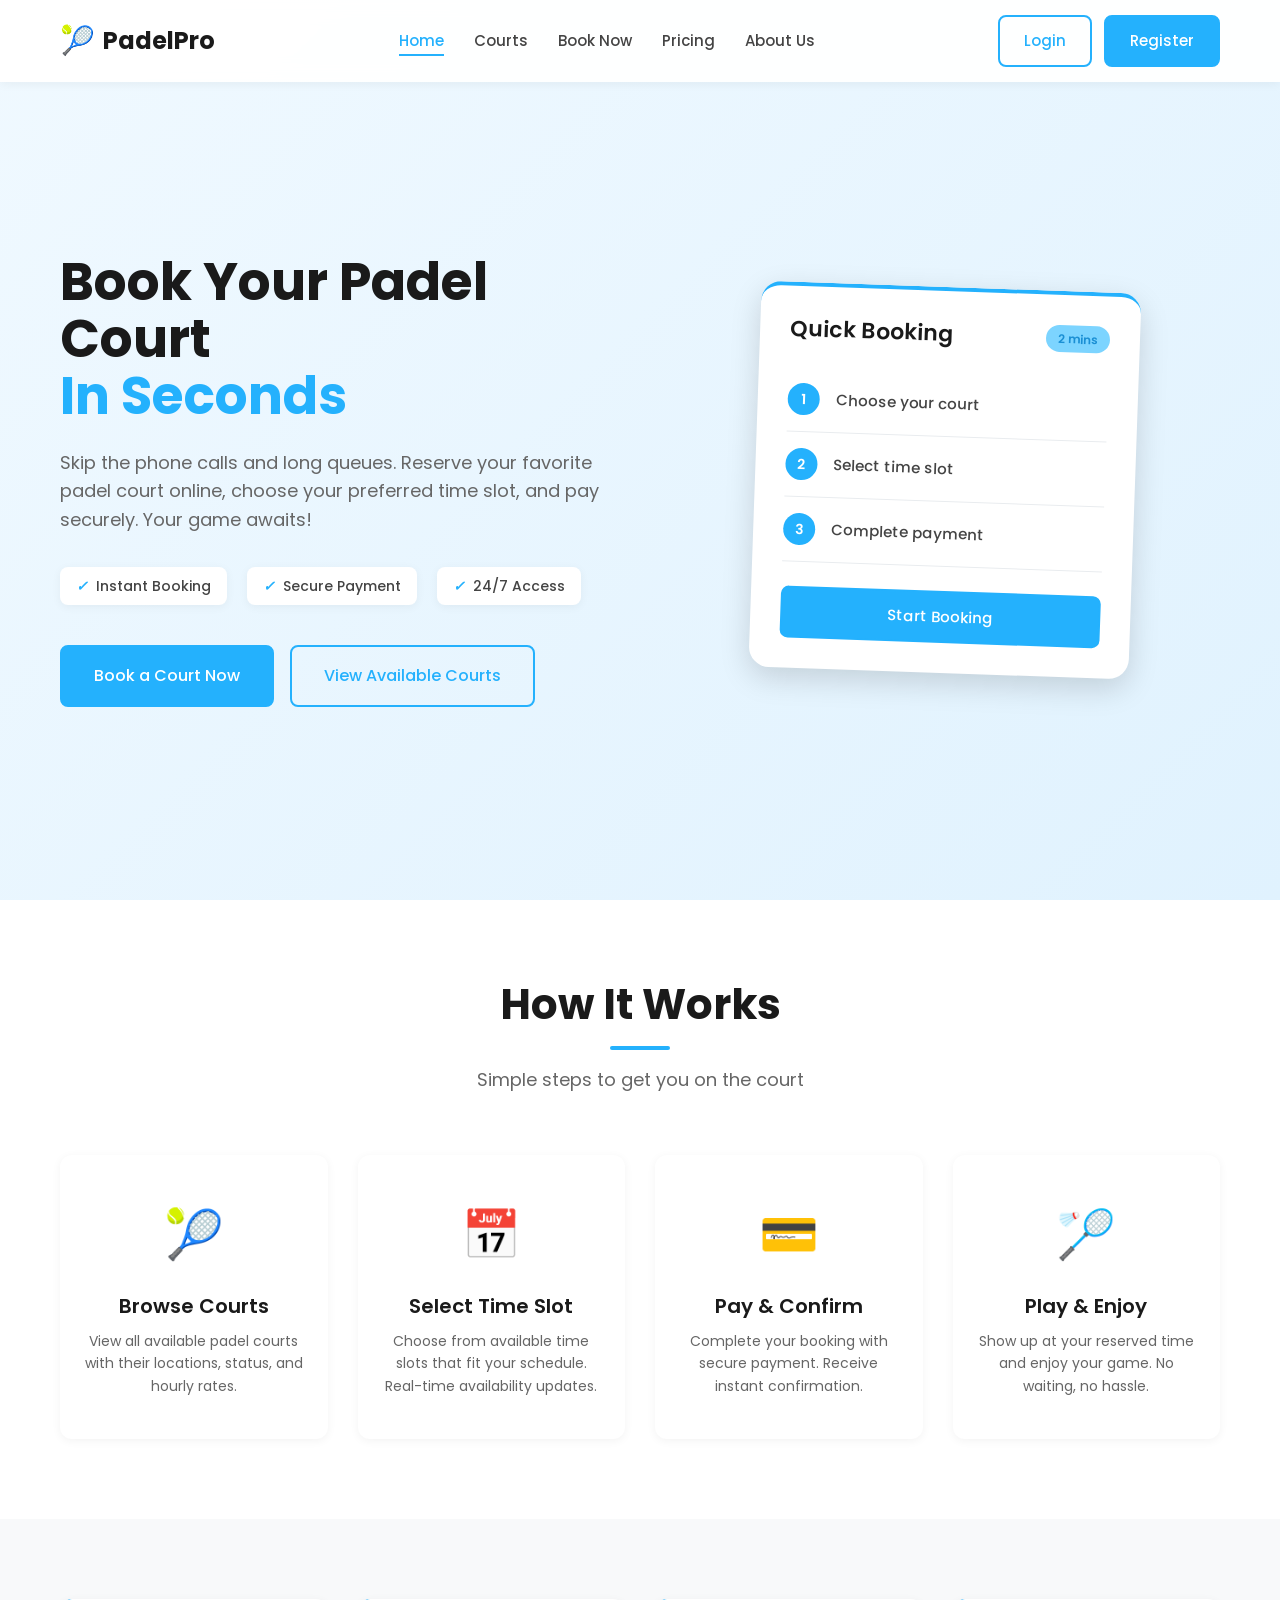
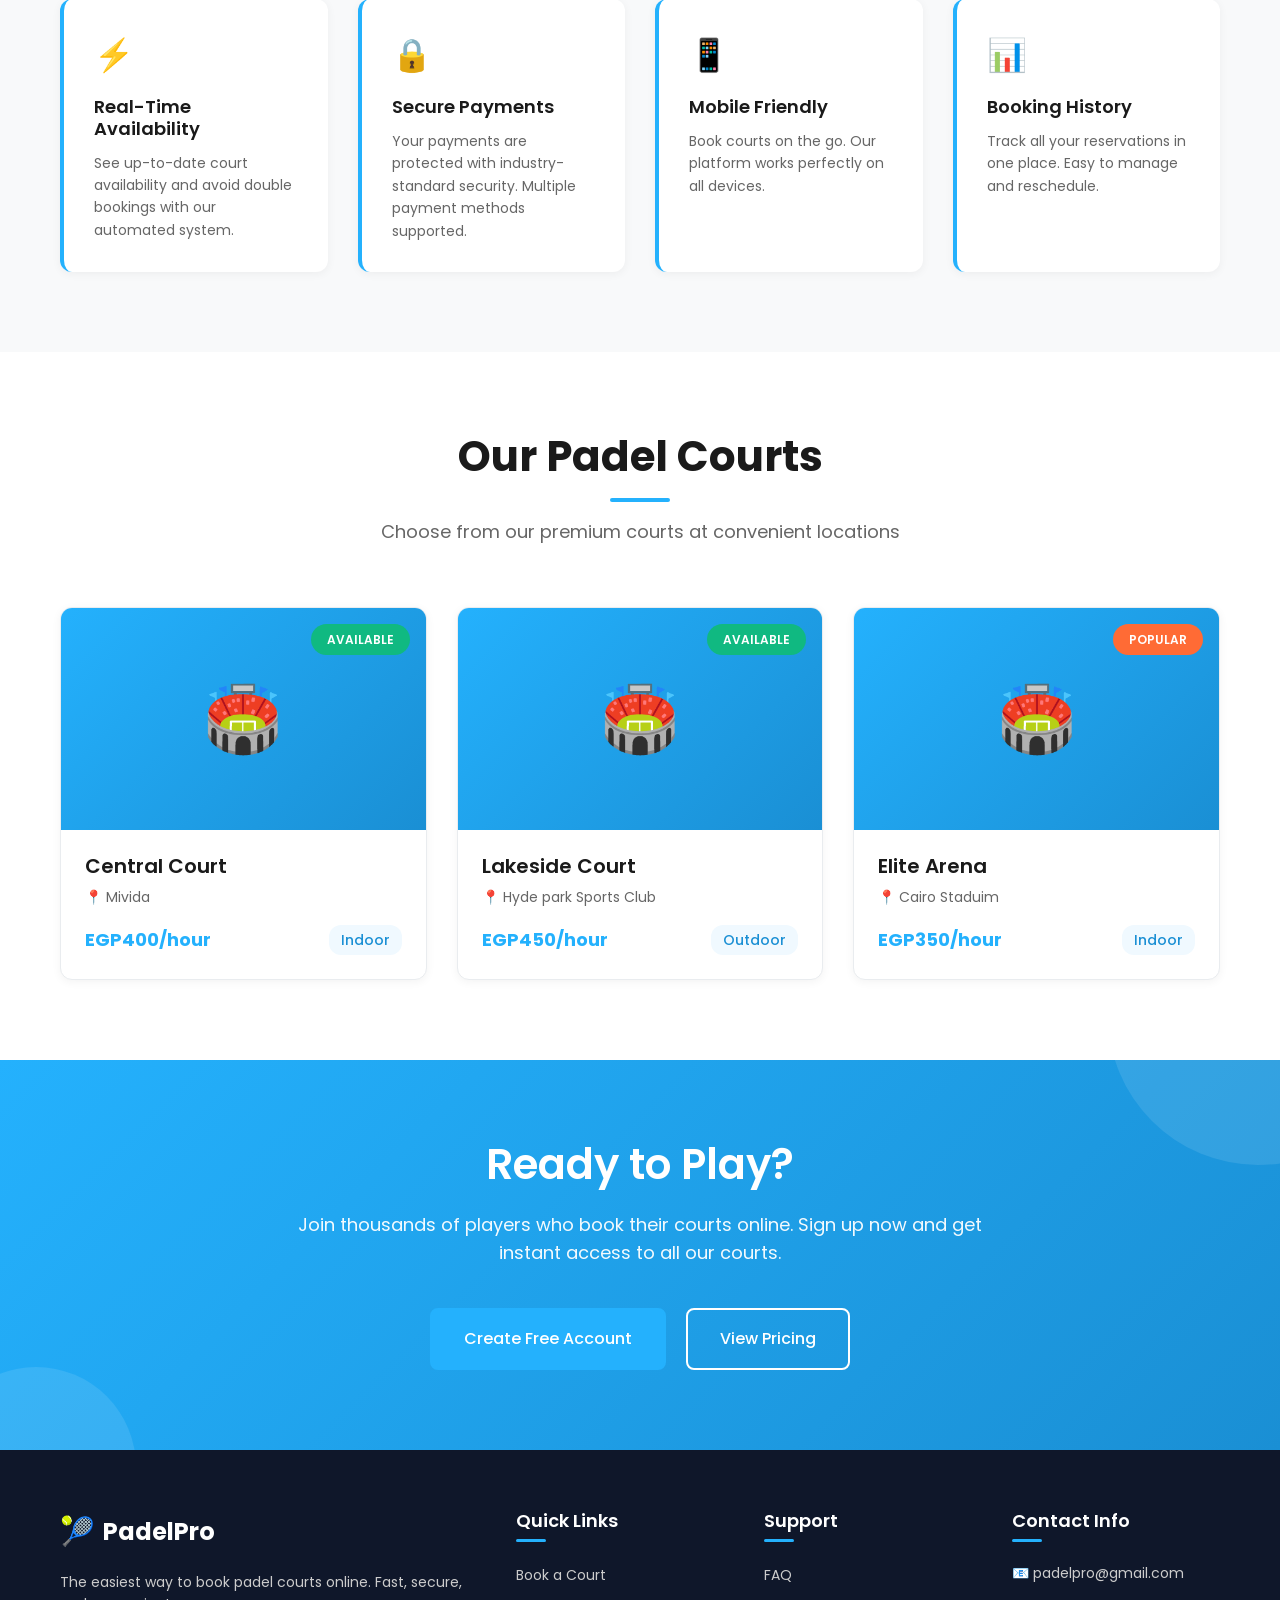
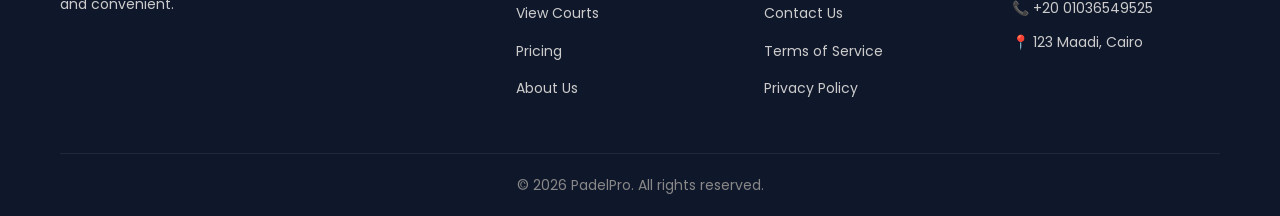
==== index.html @ d134c5a1 "Add files via upload" ====
<!DOCTYPE html>
<html lang="en">
<head>
    <meta charset="UTF-8">
    <meta name="viewport" content="width=device-width, initial-scale=1.0">
    <meta name="description" content="Book your padel court easily online. Reserve courts, choose time slots, and pay securely.">
    <title>PadelPro - Book Your Padel Court Online</title>
    <link rel="stylesheet" href="styles.css">
    <link rel="preconnect" href="https://fonts.googleapis.com">
    <link rel="preconnect" href="https://fonts.gstatic.com" crossorigin>
    <link href="https://fonts.googleapis.com/css2?family=Poppins:wght@300;400;500;600;700&display=swap" rel="stylesheet">
    <link rel="stylesheet" href="css/style.css">
</head>
<body>
    <!-- Header Section -->
    <header class="header">
        <nav class="navbar">
            <div class="container">
                <div class="nav-wrapper">
                    <a href="#" class="logo">
                        <span class="logo-icon">🎾</span>
                        <span class="logo-text">PadelPro</span>
                    </a>
                    <ul class="nav-menu">
                        <li class="nav-item">
                            <a href="#" class="nav-link active">Home</a>
                        </li>
                        <li class="nav-item">
                            <a href="#" class="nav-link">Courts</a>
                        </li>
                        <li class="nav-item">
                            <a href="#" class="nav-link">Book Now</a>
                        </li>
                        <li class="nav-item">
                            <a href="#" class="nav-link">Pricing</a>
                        </li>
                        <li class="nav-item">
                            <a href="#" class="nav-link">About Us</a>
                        </li>
                    </ul>
                    <div class="nav-actions">
                        <a href="#" class="btn btn-outline">Login</a>
                        <a href="#" class="btn btn-primary">Register</a>
                    </div>
                    <button class="mobile-menu-toggle" aria-label="Toggle menu">
                        <span></span>
                        <span></span>
                        <span></span>
                    </button>
                </div>
            </div>
        </nav>
    </header>

    <!-- Hero Section -->
    <section class="hero">
        <div class="container">
            <div class="hero-content">
                <div class="hero-text">
                    <h1 class="hero-title">
                        Book Your Padel Court
                        <span class="highlight">In Seconds</span>
                    </h1>
                    <p class="hero-description">
                        Skip the phone calls and long queues. Reserve your favorite padel court online, 
                        choose your preferred time slot, and pay securely. Your game awaits!
                    </p>
                    <div class="hero-features">
                        <div class="feature-tag">
                            <i class="feature-icon">✓</i>
                            <span>Instant Booking</span>
                        </div>
                        <div class="feature-tag">
                            <i class="feature-icon">✓</i>
                            <span>Secure Payment</span>
                        </div>
                        <div class="feature-tag">
                            <i class="feature-icon">✓</i>
                            <span>24/7 Access</span>
                        </div>
                    </div>
                    <div class="hero-cta">
                        <a href="#" class="btn btn-primary btn-large">Book a Court Now</a>
                        <a href="#" class="btn btn-outline btn-large">View Available Courts</a>
                    </div>
                </div>
                <div class="hero-image">
                    <div class="booking-card">
                        <div class="booking-card-header">
                            <h3>Quick Booking</h3>
                            <span class="badge">2 mins</span>
                        </div>
                        <div class="booking-card-body">
                            <div class="booking-step">
                                <div class="step-number">1</div>
                                <div class="step-text">Choose your court</div>
                            </div>
                            <div class="booking-step">
                                <div class="step-number">2</div>
                                <div class="step-text">Select time slot</div>
                            </div>
                            <div class="booking-step">
                                <div class="step-number">3</div>
                                <div class="step-text">Complete payment</div>
                            </div>
                        </div>
                        <div class="booking-card-footer">
                            <a href="#" class="btn btn-primary btn-block">Start Booking</a>
                        </div>
                    </div>
                </div>
            </div>
        </div>
    </section>

    <!-- How It Works Section -->
    <section class="how-it-works">
        <div class="container">
            <div class="section-header">
                <h2 class="section-title">How It Works</h2>
                <p class="section-subtitle">Simple steps to get you on the court</p>
            </div>
            <div class="steps-grid">
                <div class="step-card">
                    <div class="step-icon">🎾</div>
                    <h3 class="step-title">Browse Courts</h3>
                    <p class="step-description">
                        View all available padel courts with their locations, status, and hourly rates.
                    </p>
                </div>
                <div class="step-card">
                    <div class="step-icon">📅</div>
                    <h3 class="step-title">Select Time Slot</h3>
                    <p class="step-description">
                        Choose from available time slots that fit your schedule. Real-time availability updates.
                    </p>
                </div>
                <div class="step-card">
                    <div class="step-icon">💳</div>
                    <h3 class="step-title">Pay & Confirm</h3>
                    <p class="step-description">
                        Complete your booking with secure payment. Receive instant confirmation.
                    </p>
                </div>
                <div class="step-card">
                    <div class="step-icon">🏸</div>
                    <h3 class="step-title">Play & Enjoy</h3>
                    <p class="step-description">
                        Show up at your reserved time and enjoy your game. No waiting, no hassle.
                    </p>
                </div>
            </div>
        </div>
    </section>

    <!-- Features Section -->
    <section class="features">
        <div class="container">
            <div class="features-grid">
                <div class="feature-card">
                    <div class="feature-icon-wrapper">⚡</div>
                    <h3 class="feature-title">Real-Time Availability</h3>
                    <p class="feature-description">
                        See up-to-date court availability and avoid double bookings with our automated system.
                    </p>
                </div>
                <div class="feature-card">
                    <div class="feature-icon-wrapper">🔒</div>
                    <h3 class="feature-title">Secure Payments</h3>
                    <p class="feature-description">
                        Your payments are protected with industry-standard security. Multiple payment methods supported.
                    </p>
                </div>
                <div class="feature-card">
                    <div class="feature-icon-wrapper">📱</div>
                    <h3 class="feature-title">Mobile Friendly</h3>
                    <p class="feature-description">
                        Book courts on the go. Our platform works perfectly on all devices.
                    </p>
                </div>
                <div class="feature-card">
                    <div class="feature-icon-wrapper">📊</div>
                    <h3 class="feature-title">Booking History</h3>
                    <p class="feature-description">
                        Track all your reservations in one place. Easy to manage and reschedule.
                    </p>
                </div>
            </div>
        </div>
    </section>

    <!-- Courts Preview Section -->
    <section class="courts-preview">
        <div class="container">
            <div class="section-header">
                <h2 class="section-title">Our Padel Courts</h2>
                <p class="section-subtitle">Choose from our premium courts at convenient locations</p>
            </div>
            <div class="courts-grid">
                <div class="court-card">
                    <div class="court-image">
                        <span class="court-icon">🏟️</span>
                        <span class="court-status available">Available</span>
                    </div>
                    <div class="court-details">
                        <h3 class="court-name">Central Court</h3>
                        <p class="court-location">📍 Mivida</p>
                        <div class="court-info">
                            <span class="court-price">EGP400/hour</span>
                            <span class="court-type">Indoor</span>
                        </div>
                    </div>
                </div>
                <div class="court-card">
                    <div class="court-image">
                        <span class="court-icon">🏟️</span>
                        <span class="court-status available">Available</span>
                    </div>
                    <div class="court-details">
                        <h3 class="court-name">Lakeside Court</h3>
                        <p class="court-location">📍 Hyde park Sports Club</p>
                        <div class="court-info">
                            <span class="court-price">EGP450/hour</span>
                            <span class="court-type">Outdoor</span>
                        </div>
                    </div>
                </div>
                <div class="court-card">
                    <div class="court-image">
                        <span class="court-icon">🏟️</span>
                        <span class="court-status busy">Popular</span>
                    </div>
                    <div class="court-details">
                        <h3 class="court-name">Elite Arena</h3>
                        <p class="court-location">📍 Cairo Staduim</p>
                        <div class="court-info">
                            <span class="court-price">EGP350/hour</span>
                            <span class="court-type">Indoor</span>
                        </div>
                    </div>
                </div>
            </div>
        </div>
    </section>

    <!-- CTA Section -->
    <section class="cta">
        <div class="container">
            <div class="cta-content">
                <h2 class="cta-title">Ready to Play?</h2>
                <p class="cta-text">
                    Join thousands of players who book their courts online. Sign up now and get instant access to all our courts.
                </p>
                <div class="cta-buttons">
                    <a href="#" class="btn btn-primary btn-large">Create Free Account</a>
                    <a href="#" class="btn btn-outline btn-large">View Pricing</a>
                </div>
            </div>
        </div>
    </section>

    <!-- Footer -->
    <footer class="footer">
        <div class="container">
            <div class="footer-grid">
                <div class="footer-section">
                    <div class="footer-logo">
                        <span class="logo-icon">🎾</span>
                        <span class="logo-text">PadelPro</span>
                    </div>
                    <p class="footer-description">
                        The easiest way to book padel courts online. Fast, secure, and convenient.
                    </p>
                </div>
                <div class="footer-section">
                    <h4 class="footer-title">Quick Links</h4>
                    <ul class="footer-links">
                        <li><a href="#">Book a Court</a></li>
                        <li><a href="#">View Courts</a></li>
                        <li><a href="#">Pricing</a></li>
                        <li><a href="#">About Us</a></li>
                    </ul>
                </div>
                <div class="footer-section">
                    <h4 class="footer-title">Support</h4>
                    <ul class="footer-links">
                        <li><a href="#">FAQ</a></li>
                        <li><a href="#">Contact Us</a></li>
                        <li><a href="#">Terms of Service</a></li>
                        <li><a href="#">Privacy Policy</a></li>
                    </ul>
                </div>
                <div class="footer-section">
                    <h4 class="footer-title">Contact Info</h4>
                    <ul class="footer-contact">
                        <li>📧 padelpro@gmail.com</li>
                        <li>📞 +20 01036549525</li>
                        <li>📍 123 Maadi, Cairo</li>
                    </ul>
                </div>
            </div>
            <div class="footer-bottom">
                <p>&copy; 2026 PadelPro. All rights reserved.</p>
            </div>
        </div>
    </footer>
</body>
</html>
---- css/style.css ----
/* ==========================================================================
   Global Styles & Reset
   ========================================================================== */

* {
    margin: 0;
    padding: 0;
    box-sizing: border-box;
}

:root {
    /* Color Scheme - Updated to Blue Theme */
    --primary-color: #24b1fd;
    --primary-dark: #1a8fd4;
    --primary-light: #7cd4ff;
    --secondary-color: #FF6B35;
    --text-dark: #1a1a1a;
    --text-medium: #444444;
    --text-light: #666666;
    --white: #ffffff;
    --off-white: #f8f9fa;
    --light-gray: #e9ecef;
    --border-color: #dee2e6;
    --success-color: #28a745;
    --warning-color: #ffc107;
    
    /* Typography */
    --font-family: 'Poppins', sans-serif;
    
    /* Spacing */
    --section-padding: 80px 0;
    --container-padding: 0 20px;
    
    /* Border Radius */
    --border-radius-sm: 8px;
    --border-radius-md: 12px;
    --border-radius-lg: 20px;
    
    /* Shadows */
    --shadow-sm: 0 2px 10px rgba(0, 0, 0, 0.05);
    --shadow-md: 0 5px 20px rgba(0, 0, 0, 0.1);
    --shadow-lg: 0 10px 30px rgba(0, 0, 0, 0.15);
    
    /* Transitions */
    --transition: all 0.3s ease;
}

html {
    scroll-behavior: smooth;
}

body {
    font-family: var(--font-family);
    line-height: 1.6;
    color: var(--text-medium);
    background-color: var(--white);
    overflow-x: hidden;
}

.container {
    max-width: 1200px;
    margin: 0 auto;
    padding: var(--container-padding);
}

/* ==========================================================================
   Typography
   ========================================================================== */

h1, h2, h3, h4, h5, h6 {
    line-height: 1.2;
    color: var(--text-dark);
    font-weight: 600;
}

a {
    text-decoration: none;
    color: inherit;
    transition: var(--transition);
}

ul {
    list-style: none;
}

/* ==========================================================================
   Buttons
   ========================================================================== */

.btn {
    display: inline-block;
    padding: 12px 24px;
    font-size: 15px;
    font-weight: 500;
    border-radius: var(--border-radius-sm);
    transition: var(--transition);
    text-align: center;
    cursor: pointer;
    border: 2px solid transparent;
    font-family: var(--font-family);
}

.btn-primary {
    background-color: var(--primary-color);
    color: var(--white);
    border-color: var(--primary-color);
}

.btn-primary:hover {
    background-color: var(--primary-dark);
    border-color: var(--primary-dark);
    transform: translateY(-2px);
    box-shadow: 0 5px 20px rgba(36, 177, 253, 0.4);
}

.btn-outline {
    background-color: transparent;
    color: var(--primary-color);
    border-color: var(--primary-color);
}

.btn-outline:hover {
    background-color: var(--primary-color);
    color: var(--white);
    transform: translateY(-2px);
    box-shadow: 0 5px 20px rgba(36, 177, 253, 0.4);
}

.btn-large {
    padding: 16px 32px;
    font-size: 16px;
}

.btn-block {
    display: block;
    width: 100%;
}

/* ==========================================================================
   Header & Navigation
   ========================================================================== */

.header {
    position: fixed;
    top: 0;
    left: 0;
    right: 0;
    background-color: rgba(255, 255, 255, 0.95);
    backdrop-filter: blur(10px);
    z-index: 1000;
    box-shadow: var(--shadow-sm);
}

.navbar {
    padding: 15px 0;
}

.nav-wrapper {
    display: flex;
    justify-content: space-between;
    align-items: center;
}

.logo {
    display: flex;
    align-items: center;
    gap: 8px;
    font-size: 24px;
    font-weight: 700;
    color: var(--text-dark);
}

.logo-icon {
    font-size: 28px;
}

.nav-menu {
    display: flex;
    gap: 30px;
    align-items: center;
}

.nav-link {
    font-size: 15px;
    font-weight: 500;
    color: var(--text-medium);
    position: relative;
}

.nav-link::after {
    content: '';
    position: absolute;
    bottom: -5px;
    left: 0;
    width: 0;
    height: 2px;
    background-color: var(--primary-color);
    transition: var(--transition);
}

.nav-link:hover,
.nav-link.active {
    color: var(--primary-color);
}

.nav-link:hover::after,
.nav-link.active::after {
    width: 100%;
}

.nav-actions {
    display: flex;
    gap: 12px;
    align-items: center;
}

.mobile-menu-toggle {
    display: none;
    flex-direction: column;
    gap: 5px;
    background: none;
    border: none;
    cursor: pointer;
    padding: 5px;
}

.mobile-menu-toggle span {
    display: block;
    width: 25px;
    height: 3px;
    background-color: var(--text-dark);
    border-radius: 3px;
    transition: var(--transition);
}

/* ==========================================================================
   Hero Section
   ========================================================================== */

.hero {
    padding: 140px 0 80px;
    background: linear-gradient(135deg, #f0f9ff 0%, #e0f2fe 100%);
    min-height: 100vh;
    display: flex;
    align-items: center;
}

.hero-content {
    display: grid;
    grid-template-columns: 1fr 1fr;
    gap: 60px;
    align-items: center;
}

.hero-text {
    animation: fadeInUp 0.8s ease;
}

.hero-title {
    font-size: 52px;
    font-weight: 700;
    margin-bottom: 24px;
    color: var(--text-dark);
    line-height: 1.1;
}

.highlight {
    color: var(--primary-color);
    display: block;
}

.hero-description {
    font-size: 18px;
    color: var(--text-light);
    margin-bottom: 32px;
    line-height: 1.6;
}

.hero-features {
    display: flex;
    gap: 20px;
    margin-bottom: 40px;
    flex-wrap: wrap;
}

.feature-tag {
    display: flex;
    align-items: center;
    gap: 8px;
    background-color: var(--white);
    padding: 8px 16px;
    border-radius: var(--border-radius-sm);
    font-size: 14px;
    font-weight: 500;
    color: var(--text-medium);
    box-shadow: var(--shadow-sm);
}

.feature-icon {
    color: var(--primary-color);
    font-weight: 700;
}

.hero-cta {
    display: flex;
    gap: 16px;
    flex-wrap: wrap;
}

.hero-image {
    animation: fadeInRight 0.8s ease;
    display: flex;
    justify-content: center;
    align-items: center;
}

/* Booking Card */
.booking-card {
    background-color: var(--white);
    border-radius: var(--border-radius-lg);
    padding: 30px;
    box-shadow: var(--shadow-lg);
    width: 100%;
    max-width: 380px;
    transform: rotate(2deg);
    transition: var(--transition);
    border-top: 4px solid var(--primary-color);
}

.booking-card:hover {
    transform: rotate(0deg);
}

.booking-card-header {
    display: flex;
    justify-content: space-between;
    align-items: center;
    margin-bottom: 24px;
}

.booking-card-header h3 {
    font-size: 22px;
    color: var(--text-dark);
}

.badge {
    background-color: var(--primary-light);
    color: var(--primary-dark);
    padding: 4px 12px;
    border-radius: 20px;
    font-size: 12px;
    font-weight: 600;
}

.booking-step {
    display: flex;
    align-items: center;
    gap: 16px;
    padding: 16px 0;
    border-bottom: 1px solid var(--light-gray);
}

.booking-step:last-of-type {
    margin-bottom: 24px;
}

.step-number {
    width: 32px;
    height: 32px;
    background-color: var(--primary-color);
    color: var(--white);
    border-radius: 50%;
    display: flex;
    align-items: center;
    justify-content: center;
    font-weight: 600;
    font-size: 14px;
    flex-shrink: 0;
}

.step-text {
    font-size: 15px;
    color: var(--text-medium);
    font-weight: 500;
}

/* ==========================================================================
   How It Works Section
   ========================================================================== */

.how-it-works {
    padding: var(--section-padding);
    background-color: var(--white);
}

.section-header {
    text-align: center;
    margin-bottom: 60px;
}

.section-title {
    font-size: 42px;
    font-weight: 700;
    margin-bottom: 16px;
    color: var(--text-dark);
    position: relative;
}

.section-title::after {
    content: '';
    display: block;
    width: 60px;
    height: 4px;
    background-color: var(--primary-color);
    margin: 16px auto 0;
    border-radius: 2px;
}

.section-subtitle {
    font-size: 18px;
    color: var(--text-light);
}

.steps-grid {
    display: grid;
    grid-template-columns: repeat(4, 1fr);
    gap: 30px;
}

.step-card {
    text-align: center;
    padding: 40px 20px;
    background-color: var(--white);
    border-radius: var(--border-radius-md);
    transition: var(--transition);
    border: 2px solid transparent;
    box-shadow: var(--shadow-sm);
}

.step-card:hover {
    border-color: var(--primary-color);
    transform: translateY(-10px);
    box-shadow: 0 10px 30px rgba(36, 177, 253, 0.2);
}

.step-icon {
    font-size: 48px;
    margin-bottom: 20px;
}

.step-title {
    font-size: 20px;
    margin-bottom: 12px;
    color: var(--text-dark);
}

.step-description {
    font-size: 14px;
    color: var(--text-light);
    line-height: 1.6;
}

/* ==========================================================================
   Features Section
   ========================================================================== */

.features {
    padding: var(--section-padding);
    background-color: var(--off-white);
}

.features-grid {
    display: grid;
    grid-template-columns: repeat(4, 1fr);
    gap: 30px;
}

.feature-card {
    background-color: var(--white);
    padding: 30px;
    border-radius: var(--border-radius-md);
    transition: var(--transition);
    border-left: 4px solid var(--primary-color);
    box-shadow: var(--shadow-sm);
}

.feature-card:hover {
    box-shadow: 0 10px 30px rgba(36, 177, 253, 0.2);
    transform: translateX(5px);
}

.feature-icon-wrapper {
    font-size: 32px;
    margin-bottom: 16px;
}

.feature-title {
    font-size: 18px;
    margin-bottom: 12px;
    color: var(--text-dark);
}

.feature-description {
    font-size: 14px;
    color: var(--text-light);
    line-height: 1.6;
}

/* ==========================================================================
   Courts Preview Section
   ========================================================================== */

.courts-preview {
    padding: var(--section-padding);
    background-color: var(--white);
}

.courts-grid {
    display: grid;
    grid-template-columns: repeat(3, 1fr);
    gap: 30px;
}

.court-card {
    background-color: var(--white);
    border-radius: var(--border-radius-md);
    overflow: hidden;
    transition: var(--transition);
    box-shadow: var(--shadow-sm);
    border: 1px solid var(--light-gray);
}

.court-card:hover {
    box-shadow: 0 10px 30px rgba(36, 177, 253, 0.2);
    transform: translateY(-5px);
}

.court-image {
    background: linear-gradient(135deg, #24b1fd 0%, #1a8fd4 100%);
    padding: 60px 20px;
    text-align: center;
    position: relative;
    min-height: 200px;
    display: flex;
    align-items: center;
    justify-content: center;
}

.court-icon {
    font-size: 64px;
}

.court-status {
    position: absolute;
    top: 16px;
    right: 16px;
    padding: 6px 16px;
    border-radius: 20px;
    font-size: 12px;
    font-weight: 600;
    text-transform: uppercase;
}

.court-status.available {
    background-color: #10b981;
    color: white;
}

.court-status.busy {
    background-color: #FF6B35;
    color: white;
}

.court-details {
    padding: 24px;
}

.court-name {
    font-size: 20px;
    margin-bottom: 8px;
    color: var(--text-dark);
}

.court-location {
    font-size: 14px;
    color: var(--text-light);
    margin-bottom: 16px;
}

.court-info {
    display: flex;
    justify-content: space-between;
    align-items: center;
}

.court-price {
    font-size: 18px;
    font-weight: 700;
    color: var(--primary-color);
}

.court-type {
    font-size: 14px;
    padding: 4px 12px;
    background-color: #f0f9ff;
    border-radius: 12px;
    color: var(--primary-dark);
    font-weight: 500;
}

/* ==========================================================================
   CTA Section
   ========================================================================== */

.cta {
    padding: var(--section-padding);
    background: linear-gradient(135deg, #24b1fd 0%, #1a8fd4 100%);
    color: var(--white);
    position: relative;
    overflow: hidden;
}

.cta::before {
    content: '';
    position: absolute;
    top: -50%;
    right: -10%;
    width: 300px;
    height: 300px;
    background: rgba(255, 255, 255, 0.1);
    border-radius: 50%;
}

.cta::after {
    content: '';
    position: absolute;
    bottom: -30%;
    left: -5%;
    width: 200px;
    height: 200px;
    background: rgba(255, 255, 255, 0.1);
    border-radius: 50%;
}

.cta-content {
    text-align: center;
    max-width: 700px;
    margin: 0 auto;
    position: relative;
    z-index: 1;
}

.cta-title {
    font-size: 42px;
    color: var(--white);
    margin-bottom: 20px;
}

.cta-text {
    font-size: 18px;
    margin-bottom: 40px;
    opacity: 0.95;
    line-height: 1.6;
}

.cta-buttons {
    display: flex;
    gap: 20px;
    justify-content: center;
    flex-wrap: wrap;
}

.cta .btn-outline {
    color: var(--white);
    border-color: var(--white);
}

.cta .btn-outline:hover {
    background-color: var(--white);
    color: var(--primary-color);
    box-shadow: 0 5px 20px rgba(0, 0, 0, 0.2);
}

/* ==========================================================================
   Footer
   ========================================================================== */

.footer {
    background-color: #0f172a;
    color: #cccccc;
    padding: 60px 0 20px;
}

.footer-grid {
    display: grid;
    grid-template-columns: 2fr 1fr 1fr 1fr;
    gap: 40px;
    margin-bottom: 40px;
}

.footer-logo {
    display: flex;
    align-items: center;
    gap: 8px;
    font-size: 24px;
    font-weight: 700;
    color: var(--white);
    margin-bottom: 16px;
}

.footer-description {
    font-size: 14px;
    line-height: 1.6;
}

.footer-title {
    color: var(--white);
    font-size: 18px;
    margin-bottom: 20px;
    font-weight: 600;
    position: relative;
}

.footer-title::after {
    content: '';
    display: block;
    width: 30px;
    height: 3px;
    background-color: var(--primary-color);
    margin-top: 8px;
    border-radius: 2px;
}

.footer-links li {
    margin-bottom: 12px;
}

.footer-links a {
    color: #cccccc;
    font-size: 14px;
    transition: var(--transition);
}

.footer-links a:hover {
    color: var(--primary-light);
    padding-left: 5px;
}

.footer-contact li {
    margin-bottom: 12px;
    font-size: 14px;
}

.footer-bottom {
    text-align: center;
    padding-top: 20px;
    border-top: 1px solid #1e293b;
    font-size: 14px;
    color: #888;
}

/* ==========================================================================
   Animations
   ========================================================================== */

@keyframes fadeInUp {
    from {
        opacity: 0;
        transform: translateY(30px);
    }
    to {
        opacity: 1;
        transform: translateY(0);
    }
}

@keyframes fadeInRight {
    from {
        opacity: 0;
        transform: translateX(30px);
    }
    to {
        opacity: 1;
        transform: translateX(0);
    }
}

/* ==========================================================================
   Responsive Design
   ========================================================================== */

@media (max-width: 1024px) {
    .steps-grid {
        grid-template-columns: repeat(2, 1fr);
    }
    
    .features-grid {
        grid-template-columns: repeat(2, 1fr);
    }
    
    .courts-grid {
        grid-template-columns: repeat(2, 1fr);
    }
    
    .footer-grid {
        grid-template-columns: repeat(2, 1fr);
    }
}

@media (max-width: 768px) {
    .nav-menu {
        display: none;
    }
    
    .mobile-menu-toggle {
        display: flex;
    }
    
    .hero-content {
        grid-template-columns: 1fr;
        gap: 40px;
    }
    
    .hero-title {
        font-size: 38px;
    }
    
    .hero-image {
        order: -1;
    }
    
    .steps-grid {
        grid-template-columns: 1fr;
    }
    
    .features-grid {
        grid-template-columns: 1fr;
    }
    
    .courts-grid {
        grid-template-columns: 1fr;
    }
    
    .footer-grid {
        grid-template-columns: 1fr;
    }
    
    .hero-cta {
        flex-direction: column;
    }
    
    .cta-buttons {
        flex-direction: column;
        align-items: center;
    }
    
    .section-title {
        font-size: 32px;
    }
    
    .cta-title {
        font-size: 32px;
    }
}

@media (max-width: 480px) {
    .nav-actions {
        display: none;
    }
    
    .hero-title {
        font-size: 30px;
    }
    
    .hero-features {
        flex-direction: column;
    }
    
    .booking-card {
        transform: none;
    }
}
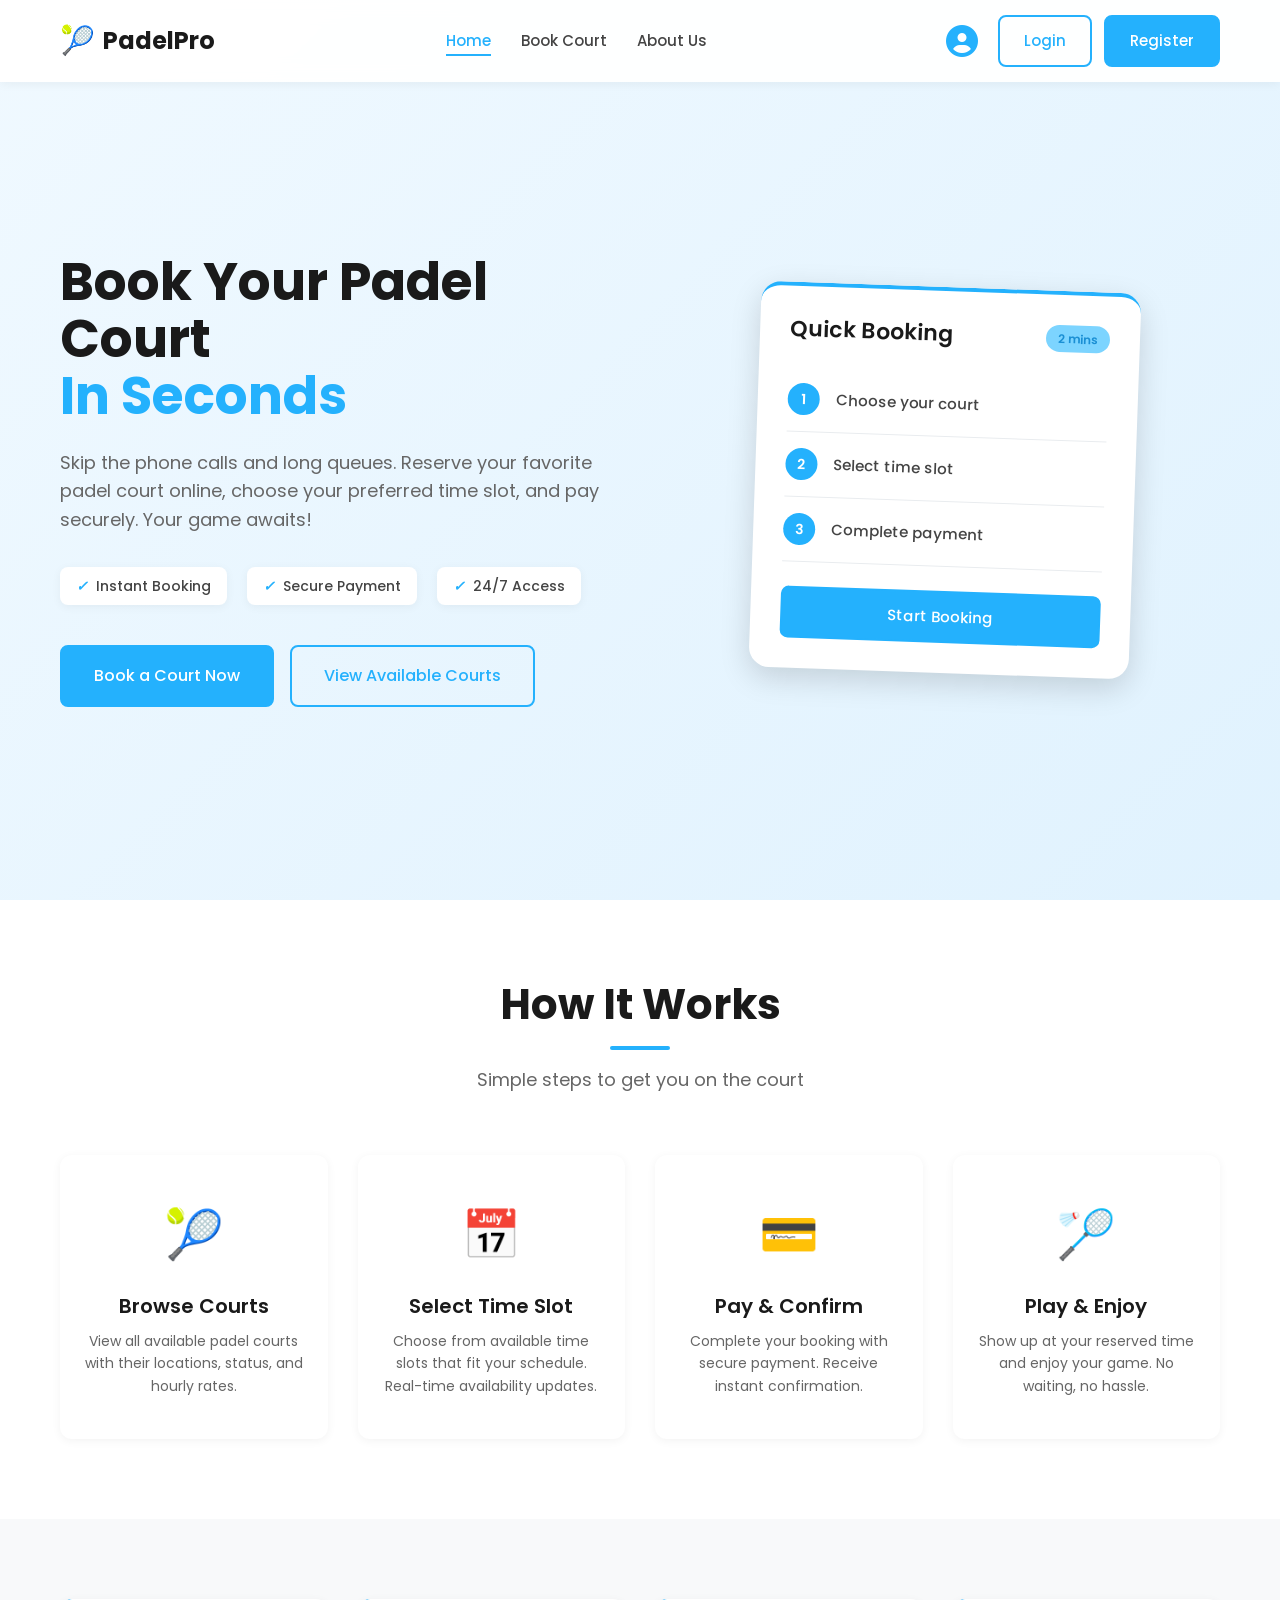
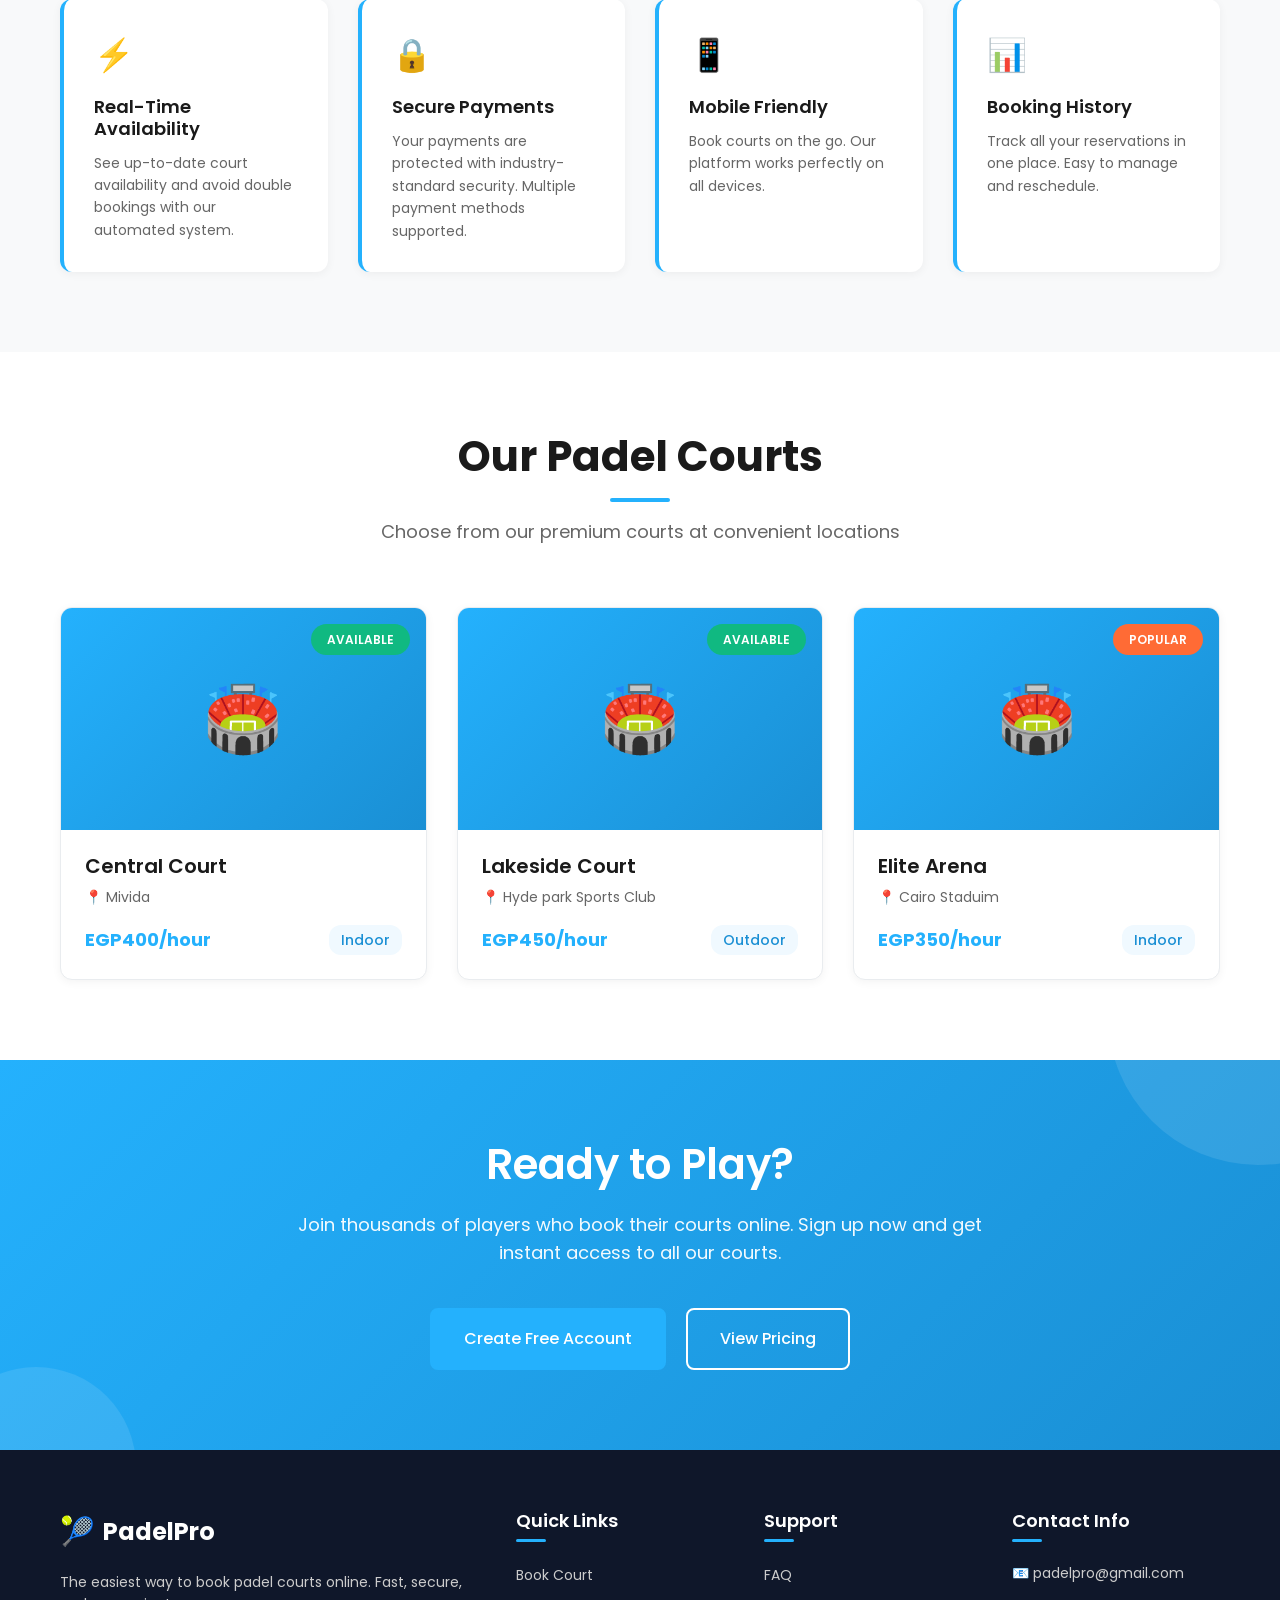
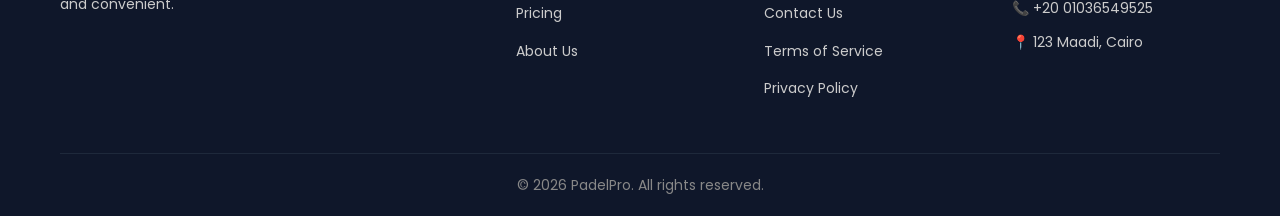
==== commit 1f563763: "first commit - home page and login signup page" ====
--- a/index.html
+++ b/index.html
@@ -1,308 +1,455 @@
-<!DOCTYPE html>
-<html lang="en">
-<head>
-    <meta charset="UTF-8">
-    <meta name="viewport" content="width=device-width, initial-scale=1.0">
-    <meta name="description" content="Book your padel court easily online. Reserve courts, choose time slots, and pay securely.">
-    <title>PadelPro - Book Your Padel Court Online</title>
-    <link rel="stylesheet" href="styles.css">
-    <link rel="preconnect" href="https://fonts.googleapis.com">
-    <link rel="preconnect" href="https://fonts.gstatic.com" crossorigin>
-    <link href="https://fonts.googleapis.com/css2?family=Poppins:wght@300;400;500;600;700&display=swap" rel="stylesheet">
-    <link rel="stylesheet" href="css/style.css">
-</head>
-<body>
-    <!-- Header Section -->
-    <header class="header">
-        <nav class="navbar">
-            <div class="container">
-                <div class="nav-wrapper">
-                    <a href="#" class="logo">
-                        <span class="logo-icon">🎾</span>
-                        <span class="logo-text">PadelPro</span>
-                    </a>
-                    <ul class="nav-menu">
-                        <li class="nav-item">
-                            <a href="#" class="nav-link active">Home</a>
-                        </li>
-                        <li class="nav-item">
-                            <a href="#" class="nav-link">Courts</a>
-                        </li>
-                        <li class="nav-item">
-                            <a href="#" class="nav-link">Book Now</a>
-                        </li>
-                        <li class="nav-item">
-                            <a href="#" class="nav-link">Pricing</a>
-                        </li>
-                        <li class="nav-item">
-                            <a href="#" class="nav-link">About Us</a>
-                        </li>
-                    </ul>
-                    <div class="nav-actions">
-                        <a href="#" class="btn btn-outline">Login</a>
-                        <a href="#" class="btn btn-primary">Register</a>
-                    </div>
-                    <button class="mobile-menu-toggle" aria-label="Toggle menu">
-                        <span></span>
-                        <span></span>
-                        <span></span>
-                    </button>
-                </div>
-            </div>
-        </nav>
-    </header>
-
-    <!-- Hero Section -->
-    <section class="hero">
-        <div class="container">
-            <div class="hero-content">
-                <div class="hero-text">
-                    <h1 class="hero-title">
-                        Book Your Padel Court
-                        <span class="highlight">In Seconds</span>
-                    </h1>
-                    <p class="hero-description">
-                        Skip the phone calls and long queues. Reserve your favorite padel court online, 
-                        choose your preferred time slot, and pay securely. Your game awaits!
-                    </p>
-                    <div class="hero-features">
-                        <div class="feature-tag">
-                            <i class="feature-icon">✓</i>
-                            <span>Instant Booking</span>
-                        </div>
-                        <div class="feature-tag">
-                            <i class="feature-icon">✓</i>
-                            <span>Secure Payment</span>
-                        </div>
-                        <div class="feature-tag">
-                            <i class="feature-icon">✓</i>
-                            <span>24/7 Access</span>
-                        </div>
-                    </div>
-                    <div class="hero-cta">
-                        <a href="#" class="btn btn-primary btn-large">Book a Court Now</a>
-                        <a href="#" class="btn btn-outline btn-large">View Available Courts</a>
-                    </div>
-                </div>
-                <div class="hero-image">
-                    <div class="booking-card">
-                        <div class="booking-card-header">
-                            <h3>Quick Booking</h3>
-                            <span class="badge">2 mins</span>
-                        </div>
-                        <div class="booking-card-body">
-                            <div class="booking-step">
-                                <div class="step-number">1</div>
-                                <div class="step-text">Choose your court</div>
-                            </div>
-                            <div class="booking-step">
-                                <div class="step-number">2</div>
-                                <div class="step-text">Select time slot</div>
-                            </div>
-                            <div class="booking-step">
-                                <div class="step-number">3</div>
-                                <div class="step-text">Complete payment</div>
-                            </div>
-                        </div>
-                        <div class="booking-card-footer">
-                            <a href="#" class="btn btn-primary btn-block">Start Booking</a>
-                        </div>
-                    </div>
-                </div>
-            </div>
-        </div>
-    </section>
-
-    <!-- How It Works Section -->
-    <section class="how-it-works">
-        <div class="container">
-            <div class="section-header">
-                <h2 class="section-title">How It Works</h2>
-                <p class="section-subtitle">Simple steps to get you on the court</p>
-            </div>
-            <div class="steps-grid">
-                <div class="step-card">
-                    <div class="step-icon">🎾</div>
-                    <h3 class="step-title">Browse Courts</h3>
-                    <p class="step-description">
-                        View all available padel courts with their locations, status, and hourly rates.
-                    </p>
-                </div>
-                <div class="step-card">
-                    <div class="step-icon">📅</div>
-                    <h3 class="step-title">Select Time Slot</h3>
-                    <p class="step-description">
-                        Choose from available time slots that fit your schedule. Real-time availability updates.
-                    </p>
-                </div>
-                <div class="step-card">
-                    <div class="step-icon">💳</div>
-                    <h3 class="step-title">Pay & Confirm</h3>
-                    <p class="step-description">
-                        Complete your booking with secure payment. Receive instant confirmation.
-                    </p>
-                </div>
-                <div class="step-card">
-                    <div class="step-icon">🏸</div>
-                    <h3 class="step-title">Play & Enjoy</h3>
-                    <p class="step-description">
-                        Show up at your reserved time and enjoy your game. No waiting, no hassle.
-                    </p>
-                </div>
-            </div>
-        </div>
-    </section>
-
-    <!-- Features Section -->
-    <section class="features">
-        <div class="container">
-            <div class="features-grid">
-                <div class="feature-card">
-                    <div class="feature-icon-wrapper">⚡</div>
-                    <h3 class="feature-title">Real-Time Availability</h3>
-                    <p class="feature-description">
-                        See up-to-date court availability and avoid double bookings with our automated system.
-                    </p>
-                </div>
-                <div class="feature-card">
-                    <div class="feature-icon-wrapper">🔒</div>
-                    <h3 class="feature-title">Secure Payments</h3>
-                    <p class="feature-description">
-                        Your payments are protected with industry-standard security. Multiple payment methods supported.
-                    </p>
-                </div>
-                <div class="feature-card">
-                    <div class="feature-icon-wrapper">📱</div>
-                    <h3 class="feature-title">Mobile Friendly</h3>
-                    <p class="feature-description">
-                        Book courts on the go. Our platform works perfectly on all devices.
-                    </p>
-                </div>
-                <div class="feature-card">
-                    <div class="feature-icon-wrapper">📊</div>
-                    <h3 class="feature-title">Booking History</h3>
-                    <p class="feature-description">
-                        Track all your reservations in one place. Easy to manage and reschedule.
-                    </p>
-                </div>
-            </div>
-        </div>
-    </section>
-
-    <!-- Courts Preview Section -->
-    <section class="courts-preview">
-        <div class="container">
-            <div class="section-header">
-                <h2 class="section-title">Our Padel Courts</h2>
-                <p class="section-subtitle">Choose from our premium courts at convenient locations</p>
-            </div>
-            <div class="courts-grid">
-                <div class="court-card">
-                    <div class="court-image">
-                        <span class="court-icon">🏟️</span>
-                        <span class="court-status available">Available</span>
-                    </div>
-                    <div class="court-details">
-                        <h3 class="court-name">Central Court</h3>
-                        <p class="court-location">📍 Mivida</p>
-                        <div class="court-info">
-                            <span class="court-price">EGP400/hour</span>
-                            <span class="court-type">Indoor</span>
-                        </div>
-                    </div>
-                </div>
-                <div class="court-card">
-                    <div class="court-image">
-                        <span class="court-icon">🏟️</span>
-                        <span class="court-status available">Available</span>
-                    </div>
-                    <div class="court-details">
-                        <h3 class="court-name">Lakeside Court</h3>
-                        <p class="court-location">📍 Hyde park Sports Club</p>
-                        <div class="court-info">
-                            <span class="court-price">EGP450/hour</span>
-                            <span class="court-type">Outdoor</span>
-                        </div>
-                    </div>
-                </div>
-                <div class="court-card">
-                    <div class="court-image">
-                        <span class="court-icon">🏟️</span>
-                        <span class="court-status busy">Popular</span>
-                    </div>
-                    <div class="court-details">
-                        <h3 class="court-name">Elite Arena</h3>
-                        <p class="court-location">📍 Cairo Staduim</p>
-                        <div class="court-info">
-                            <span class="court-price">EGP350/hour</span>
-                            <span class="court-type">Indoor</span>
-                        </div>
-                    </div>
-                </div>
-            </div>
-        </div>
-    </section>
-
-    <!-- CTA Section -->
-    <section class="cta">
-        <div class="container">
-            <div class="cta-content">
-                <h2 class="cta-title">Ready to Play?</h2>
-                <p class="cta-text">
-                    Join thousands of players who book their courts online. Sign up now and get instant access to all our courts.
-                </p>
-                <div class="cta-buttons">
-                    <a href="#" class="btn btn-primary btn-large">Create Free Account</a>
-                    <a href="#" class="btn btn-outline btn-large">View Pricing</a>
-                </div>
-            </div>
-        </div>
-    </section>
-
-    <!-- Footer -->
-    <footer class="footer">
-        <div class="container">
-            <div class="footer-grid">
-                <div class="footer-section">
-                    <div class="footer-logo">
-                        <span class="logo-icon">🎾</span>
-                        <span class="logo-text">PadelPro</span>
-                    </div>
-                    <p class="footer-description">
-                        The easiest way to book padel courts online. Fast, secure, and convenient.
-                    </p>
-                </div>
-                <div class="footer-section">
-                    <h4 class="footer-title">Quick Links</h4>
-                    <ul class="footer-links">
-                        <li><a href="#">Book a Court</a></li>
-                        <li><a href="#">View Courts</a></li>
-                        <li><a href="#">Pricing</a></li>
-                        <li><a href="#">About Us</a></li>
-                    </ul>
-                </div>
-                <div class="footer-section">
-                    <h4 class="footer-title">Support</h4>
-                    <ul class="footer-links">
-                        <li><a href="#">FAQ</a></li>
-                        <li><a href="#">Contact Us</a></li>
-                        <li><a href="#">Terms of Service</a></li>
-                        <li><a href="#">Privacy Policy</a></li>
-                    </ul>
-                </div>
-                <div class="footer-section">
-                    <h4 class="footer-title">Contact Info</h4>
-                    <ul class="footer-contact">
-                        <li>📧 padelpro@gmail.com</li>
-                        <li>📞 +20 01036549525</li>
-                        <li>📍 123 Maadi, Cairo</li>
-                    </ul>
-                </div>
-            </div>
-            <div class="footer-bottom">
-                <p>&copy; 2026 PadelPro. All rights reserved.</p>
-            </div>
-        </div>
-    </footer>
-</body>
+<!doctype html>
+<html lang="en">
+  <head>
+    <meta charset="UTF-8" />
+    <meta name="viewport" content="width=device-width, initial-scale=1.0" />
+    <meta
+      name="description"
+      content="Book your padel court easily online. Reserve courts, choose time slots, and pay securely."
+    />
+    <title>PadelPro - Book Your Padel Court Online</title>
+    <link rel="stylesheet" href="css/style.css">
+    <link rel="preconnect" href="https://fonts.googleapis.com" />
+    <link rel="preconnect" href="https://fonts.gstatic.com" crossorigin />
+    <link
+      href="https://fonts.googleapis.com/css2?family=Poppins:wght@300;400;500;600;700&display=swap"
+      rel="stylesheet"
+    />
+    <!-- Font Awesome 6 (free icons) -->
+    <link rel="stylesheet" href="https://cdnjs.cloudflare.com/ajax/libs/font-awesome/6.4.0/css/all.min.css" />
+  </head>
+  <body>
+    <!--start Header home Section -->
+
+    <header class="header">
+      <nav class="navbar">
+        <div class="container">
+          <div class="nav-wrapper">
+            <a href="#" class="logo">
+              <span class="logo-icon">🎾</span>
+              <span class="logo-text">PadelPro</span>
+            </a>
+            <ul class="nav-menu">
+              <li class="nav-item">
+                <a href="index.html" class="nav-link active">Home</a>
+              </li>
+              <li class="nav-item">
+                <a href="#" class="nav-link">Book Court</a>
+              </li>
+              <li class="nav-item">
+                <a href="#" class="nav-link">About Us</a>
+              </li>
+            </ul>
+            <div class="nav-actions">
+              <!-- Profile Icon (visible when logged out, shows dropdown on click) -->
+              <div class="profile-dropdown">
+                <button class="profile-icon-btn" id="profileIconBtn" aria-label="Profile menu">
+                  <i class="fas fa-user-circle"></i>
+                </button>
+                <div class="dropdown-menu" id="profileDropdown">
+                  <div class="dropdown-header" id="userInfoHeader">
+                    <i class="fas fa-user"></i>
+                    <span>Guest User</span>
+                  </div>
+                  <a href="login_signup.html" class="dropdown-item" id="loginDropdownItem">
+                    <i class="fas fa-sign-in-alt"></i>
+                    Login
+                  </a>
+                  <a href="login_signup.html" class="dropdown-item" id="registerDropdownItem">
+                    <i class="fas fa-user-plus"></i>
+                    Register
+                  </a>
+                  <div class="dropdown-divider"></div>
+                  <a href="#" class="dropdown-item" id="myProfileItem" style="display: none;">
+                    <i class="fas fa-id-card"></i>
+                    My Profile
+                  </a>
+                  <a href="#" class="dropdown-item" id="myBookingsItem" style="display: none;">
+                    <i class="fas fa-calendar-alt"></i>
+                    My Bookings
+                  </a>
+                  <a href="#" class="dropdown-item" id="logoutItem" style="display: none;">
+                    <i class="fas fa-sign-out-alt"></i>
+                    Logout
+                  </a>
+                </div>
+              </div>
+              <a href="login_signup.html" class="btn btn-outline" id="loginBtn">Login</a>
+              <a href="login_signup.html" class="btn btn-primary" id="registerBtn">Register</a>
+            </div>
+            <button class="mobile-menu-toggle" aria-label="Toggle menu">
+              <span></span>
+              <span></span>
+              <span></span>
+            </button>
+          </div>
+        </div>
+      </nav>
+    </header>
+
+    <!-- end Header home section -->
+
+    <!--start Hero home Section -->
+    <section class="hero">
+      <div class="container">
+        <div class="hero-content">
+          <div class="hero-text">
+            <h1 class="hero-title">
+              Book Your Padel Court
+              <span class="highlight">In Seconds</span>
+            </h1>
+            <p class="hero-description">
+              Skip the phone calls and long queues. Reserve your favorite padel
+              court online, choose your preferred time slot, and pay securely.
+              Your game awaits!
+            </p>
+            <div class="hero-features">
+              <div class="feature-tag">
+                <i class="feature-icon">✓</i>
+                <span>Instant Booking</span>
+              </div>
+              <div class="feature-tag">
+                <i class="feature-icon">✓</i>
+                <span>Secure Payment</span>
+              </div>
+              <div class="feature-tag">
+                <i class="feature-icon">✓</i>
+                <span>24/7 Access</span>
+              </div>
+            </div>
+            <div class="hero-cta">
+              <a href="#" class="btn btn-primary btn-large">Book a Court Now</a>
+              <a href="#" class="btn btn-outline btn-large"
+                >View Available Courts</a
+              >
+            </div>
+          </div>
+          <div class="hero-image">
+            <div class="booking-card">
+              <div class="booking-card-header">
+                <h3>Quick Booking</h3>
+                <span class="badge">2 mins</span>
+              </div>
+              <div class="booking-card-body">
+                <div class="booking-step">
+                  <div class="step-number">1</div>
+                  <div class="step-text">Choose your court</div>
+                </div>
+                <div class="booking-step">
+                  <div class="step-number">2</div>
+                  <div class="step-text">Select time slot</div>
+                </div>
+                <div class="booking-step">
+                  <div class="step-number">3</div>
+                  <div class="step-text">Complete payment</div>
+                </div>
+              </div>
+              <div class="booking-card-footer">
+                <a href="#" class="btn btn-primary btn-block">Start Booking</a>
+              </div>
+            </div>
+          </div>
+        </div>
+      </div>
+    </section>
+
+    <!--end Hero home Section -->
+
+    <!--start How It Works home Section -->
+    <section class="how-it-works">
+      <div class="container">
+        <div class="section-header">
+          <h2 class="section-title">How It Works</h2>
+          <p class="section-subtitle">Simple steps to get you on the court</p>
+        </div>
+        <div class="steps-grid">
+          <div class="step-card">
+            <div class="step-icon">🎾</div>
+            <h3 class="step-title">Browse Courts</h3>
+            <p class="step-description">
+              View all available padel courts with their locations, status, and
+              hourly rates.
+            </p>
+          </div>
+          <div class="step-card">
+            <div class="step-icon">📅</div>
+            <h3 class="step-title">Select Time Slot</h3>
+            <p class="step-description">
+              Choose from available time slots that fit your schedule. Real-time
+              availability updates.
+            </p>
+          </div>
+          <div class="step-card">
+            <div class="step-icon">💳</div>
+            <h3 class="step-title">Pay & Confirm</h3>
+            <p class="step-description">
+              Complete your booking with secure payment. Receive instant
+              confirmation.
+            </p>
+          </div>
+          <div class="step-card">
+            <div class="step-icon">🏸</div>
+            <h3 class="step-title">Play & Enjoy</h3>
+            <p class="step-description">
+              Show up at your reserved time and enjoy your game. No waiting, no
+              hassle.
+            </p>
+          </div>
+        </div>
+      </div>
+    </section>
+
+    <!--end How It Works home Section -->
+
+
+    <!--start Features home Section -->
+    <section class="features">
+      <div class="container">
+        <div class="features-grid">
+          <div class="feature-card">
+            <div class="feature-icon-wrapper">⚡</div>
+            <h3 class="feature-title">Real-Time Availability</h3>
+            <p class="feature-description">
+              See up-to-date court availability and avoid double bookings with
+              our automated system.
+            </p>
+          </div>
+          <div class="feature-card">
+            <div class="feature-icon-wrapper">🔒</div>
+            <h3 class="feature-title">Secure Payments</h3>
+            <p class="feature-description">
+              Your payments are protected with industry-standard security.
+              Multiple payment methods supported.
+            </p>
+          </div>
+          <div class="feature-card">
+            <div class="feature-icon-wrapper">📱</div>
+            <h3 class="feature-title">Mobile Friendly</h3>
+            <p class="feature-description">
+              Book courts on the go. Our platform works perfectly on all
+              devices.
+            </p>
+          </div>
+          <div class="feature-card">
+            <div class="feature-icon-wrapper">📊</div>
+            <h3 class="feature-title">Booking History</h3>
+            <p class="feature-description">
+              Track all your reservations in one place. Easy to manage and
+              reschedule.
+            </p>
+          </div>
+        </div>
+      </div>
+    </section>
+
+    <!--end Features home Section -->
+
+    <!--start Padel Courts Section -->
+    <section class="courts-preview">
+      <div class="container">
+        <div class="section-header">
+          <h2 class="section-title">Our Padel Courts</h2>
+          <p class="section-subtitle">
+            Choose from our premium courts at convenient locations
+          </p>
+        </div>
+        <div class="courts-grid">
+          <div class="court-card">
+            <div class="court-image">
+              <span class="court-icon">🏟️</span>
+              <span class="court-status available">Available</span>
+            </div>
+            <div class="court-details">
+              <h3 class="court-name">Central Court</h3>
+              <p class="court-location">📍 Mivida</p>
+              <div class="court-info">
+                <span class="court-price">EGP400/hour</span>
+                <span class="court-type">Indoor</span>
+              </div>
+            </div>
+          </div>
+          <div class="court-card">
+            <div class="court-image">
+              <span class="court-icon">🏟️</span>
+              <span class="court-status available">Available</span>
+            </div>
+            <div class="court-details">
+              <h3 class="court-name">Lakeside Court</h3>
+              <p class="court-location">📍 Hyde park Sports Club</p>
+              <div class="court-info">
+                <span class="court-price">EGP450/hour</span>
+                <span class="court-type">Outdoor</span>
+              </div>
+            </div>
+          </div>
+          <div class="court-card">
+            <div class="court-image">
+              <span class="court-icon">🏟️</span>
+              <span class="court-status busy">Popular</span>
+            </div>
+            <div class="court-details">
+              <h3 class="court-name">Elite Arena</h3>
+              <p class="court-location">📍 Cairo Staduim</p>
+              <div class="court-info">
+                <span class="court-price">EGP350/hour</span>
+                <span class="court-type">Indoor</span>
+              </div>
+            </div>
+          </div>
+        </div>
+      </div>
+    </section>
+
+    <!--end Padel Courts Section -->
+
+    <!--satrt Ready to Play Section -->
+    <section class="cta">
+      <div class="container">
+        <div class="cta-content">
+          <h2 class="cta-title">Ready to Play?</h2>
+          <p class="cta-text">
+            Join thousands of players who book their courts online. Sign up now
+            and get instant access to all our courts.
+          </p>
+          <div class="cta-buttons">
+            <a href="#" class="btn btn-primary btn-large"
+              >Create Free Account</a
+            >
+            <a href="#" class="btn btn-outline btn-large">View Pricing</a>
+          </div>
+        </div>
+      </div>
+    </section>
+
+    <!--satrt Ready to Play Section -->
+
+    <!--start Footer home section -->
+    <footer class="footer">
+      <div class="container">
+        <div class="footer-grid">
+          <div class="footer-section">
+            <div class="footer-logo">
+              <span class="logo-icon">🎾</span>
+              <span class="logo-text">PadelPro</span>
+            </div>
+            <p class="footer-description">
+              The easiest way to book padel courts online. Fast, secure, and
+              convenient.
+            </p>
+          </div>
+          <div class="footer-section">
+            <h4 class="footer-title">Quick Links</h4>
+            <ul class="footer-links">
+              <li><a href="#">Book Court</a></li>
+              <li><a href="#">Pricing</a></li>
+              <li><a href="#">About Us</a></li>
+            </ul>
+          </div>
+          <div class="footer-section">
+            <h4 class="footer-title">Support</h4>
+            <ul class="footer-links">
+              <li><a href="#">FAQ</a></li>
+              <li><a href="#">Contact Us</a></li>
+              <li><a href="#">Terms of Service</a></li>
+              <li><a href="#">Privacy Policy</a></li>
+            </ul>
+          </div>
+          <div class="footer-section">
+            <h4 class="footer-title">Contact Info</h4>
+            <ul class="footer-contact">
+              <li>📧 padelpro@gmail.com</li>
+              <li>📞 +20 01036549525</li>
+              <li>📍 123 Maadi, Cairo</li>
+            </ul>
+          </div>
+        </div>
+        <div class="footer-bottom">
+          <p>&copy; 2026 PadelPro. All rights reserved.</p>
+        </div>
+      </div>
+    </footer>
+
+    <!--end Footer home section -->
+
+    <script>
+      // Profile dropdown functionality
+      const profileIconBtn = document.getElementById('profileIconBtn');
+      const profileDropdown = document.getElementById('profileDropdown');
+      const userInfoHeader = document.getElementById('userInfoHeader');
+      const loginDropdownItem = document.getElementById('loginDropdownItem');
+      const registerDropdownItem = document.getElementById('registerDropdownItem');
+      const myProfileItem = document.getElementById('myProfileItem');
+      const myBookingsItem = document.getElementById('myBookingsItem');
+      const logoutItem = document.getElementById('logoutItem');
+      const loginBtn = document.getElementById('loginBtn');
+      const registerBtn = document.getElementById('registerBtn');
+
+      // Check if user is logged in (from localStorage)
+      function checkLoginStatus() {
+        const currentUser = localStorage.getItem('padelpro_current_user');
+        if (currentUser) {
+          const user = JSON.parse(currentUser);
+          // User is logged in
+          userInfoHeader.innerHTML = `<i class="fas fa-user"></i><span>${user.name || user.email}</span>`;
+          
+          // Show logged-in menu items
+          loginDropdownItem.style.display = 'none';
+          registerDropdownItem.style.display = 'none';
+          myProfileItem.style.display = 'flex';
+          myBookingsItem.style.display = 'flex';
+          logoutItem.style.display = 'flex';
+          
+          // Hide login/register buttons in nav-actions
+          if (loginBtn) loginBtn.style.display = 'none';
+          if (registerBtn) registerBtn.style.display = 'none';
+        } else {
+          // User is logged out
+          userInfoHeader.innerHTML = `<i class="fas fa-user"></i><span>Guest User</span>`;
+          
+          // Show logged-out menu items
+          loginDropdownItem.style.display = 'flex';
+          registerDropdownItem.style.display = 'flex';
+          myProfileItem.style.display = 'none';
+          myBookingsItem.style.display = 'none';
+          logoutItem.style.display = 'none';
+          
+          // Show login/register buttons in nav-actions
+          if (loginBtn) loginBtn.style.display = 'inline-block';
+          if (registerBtn) registerBtn.style.display = 'inline-block';
+        }
+      }
+
+      // Toggle dropdown
+      if (profileIconBtn) {
+        profileIconBtn.addEventListener('click', (e) => {
+          e.stopPropagation();
+          profileDropdown.classList.toggle('show');
+        });
+      }
+
+      // Close dropdown when clicking outside
+      document.addEventListener('click', (e) => {
+        if (!profileIconBtn.contains(e.target) && !profileDropdown.contains(e.target)) {
+          profileDropdown.classList.remove('show');
+        }
+      });
+
+      // Logout functionality
+      if (logoutItem) {
+        logoutItem.addEventListener('click', (e) => {
+          e.preventDefault();
+          localStorage.removeItem('padelpro_current_user');
+          checkLoginStatus();
+          profileDropdown.classList.remove('show');
+          // Show success message (optional)
+          alert('You have been logged out successfully!');
+          // Reload page to update UI
+          window.location.reload();
+        });
+      }
+
+      // Check login status on page load
+      checkLoginStatus();
+    </script>
+  </body>
 </html>
--- a/css/style.css
+++ b/css/style.css
@@ -1,882 +1,1002 @@
-/* ==========================================================================
-   Global Styles & Reset
-   ========================================================================== */
-
-* {
-    margin: 0;
-    padding: 0;
-    box-sizing: border-box;
-}
-
-:root {
-    /* Color Scheme - Updated to Blue Theme */
-    --primary-color: #24b1fd;
-    --primary-dark: #1a8fd4;
-    --primary-light: #7cd4ff;
-    --secondary-color: #FF6B35;
-    --text-dark: #1a1a1a;
-    --text-medium: #444444;
-    --text-light: #666666;
-    --white: #ffffff;
-    --off-white: #f8f9fa;
-    --light-gray: #e9ecef;
-    --border-color: #dee2e6;
-    --success-color: #28a745;
-    --warning-color: #ffc107;
-    
-    /* Typography */
-    --font-family: 'Poppins', sans-serif;
-    
-    /* Spacing */
-    --section-padding: 80px 0;
-    --container-padding: 0 20px;
-    
-    /* Border Radius */
-    --border-radius-sm: 8px;
-    --border-radius-md: 12px;
-    --border-radius-lg: 20px;
-    
-    /* Shadows */
-    --shadow-sm: 0 2px 10px rgba(0, 0, 0, 0.05);
-    --shadow-md: 0 5px 20px rgba(0, 0, 0, 0.1);
-    --shadow-lg: 0 10px 30px rgba(0, 0, 0, 0.15);
-    
-    /* Transitions */
-    --transition: all 0.3s ease;
-}
-
-html {
-    scroll-behavior: smooth;
-}
-
-body {
-    font-family: var(--font-family);
-    line-height: 1.6;
-    color: var(--text-medium);
-    background-color: var(--white);
-    overflow-x: hidden;
-}
-
-.container {
-    max-width: 1200px;
-    margin: 0 auto;
-    padding: var(--container-padding);
-}
-
-/* ==========================================================================
-   Typography
-   ========================================================================== */
-
-h1, h2, h3, h4, h5, h6 {
-    line-height: 1.2;
-    color: var(--text-dark);
-    font-weight: 600;
-}
-
-a {
-    text-decoration: none;
-    color: inherit;
-    transition: var(--transition);
-}
-
-ul {
-    list-style: none;
-}
-
-/* ==========================================================================
-   Buttons
-   ========================================================================== */
-
-.btn {
-    display: inline-block;
-    padding: 12px 24px;
-    font-size: 15px;
-    font-weight: 500;
-    border-radius: var(--border-radius-sm);
-    transition: var(--transition);
-    text-align: center;
-    cursor: pointer;
-    border: 2px solid transparent;
-    font-family: var(--font-family);
-}
-
-.btn-primary {
-    background-color: var(--primary-color);
-    color: var(--white);
-    border-color: var(--primary-color);
-}
-
-.btn-primary:hover {
-    background-color: var(--primary-dark);
-    border-color: var(--primary-dark);
-    transform: translateY(-2px);
-    box-shadow: 0 5px 20px rgba(36, 177, 253, 0.4);
-}
-
-.btn-outline {
-    background-color: transparent;
-    color: var(--primary-color);
-    border-color: var(--primary-color);
-}
-
-.btn-outline:hover {
-    background-color: var(--primary-color);
-    color: var(--white);
-    transform: translateY(-2px);
-    box-shadow: 0 5px 20px rgba(36, 177, 253, 0.4);
-}
-
-.btn-large {
-    padding: 16px 32px;
-    font-size: 16px;
-}
-
-.btn-block {
-    display: block;
-    width: 100%;
-}
-
-/* ==========================================================================
-   Header & Navigation
-   ========================================================================== */
-
-.header {
-    position: fixed;
-    top: 0;
-    left: 0;
-    right: 0;
-    background-color: rgba(255, 255, 255, 0.95);
-    backdrop-filter: blur(10px);
-    z-index: 1000;
-    box-shadow: var(--shadow-sm);
-}
-
-.navbar {
-    padding: 15px 0;
-}
-
-.nav-wrapper {
-    display: flex;
-    justify-content: space-between;
-    align-items: center;
-}
-
-.logo {
-    display: flex;
-    align-items: center;
-    gap: 8px;
-    font-size: 24px;
-    font-weight: 700;
-    color: var(--text-dark);
-}
-
-.logo-icon {
-    font-size: 28px;
-}
-
-.nav-menu {
-    display: flex;
-    gap: 30px;
-    align-items: center;
-}
-
-.nav-link {
-    font-size: 15px;
-    font-weight: 500;
-    color: var(--text-medium);
-    position: relative;
-}
-
-.nav-link::after {
-    content: '';
-    position: absolute;
-    bottom: -5px;
-    left: 0;
-    width: 0;
-    height: 2px;
-    background-color: var(--primary-color);
-    transition: var(--transition);
-}
-
-.nav-link:hover,
-.nav-link.active {
-    color: var(--primary-color);
-}
-
-.nav-link:hover::after,
-.nav-link.active::after {
-    width: 100%;
-}
-
-.nav-actions {
-    display: flex;
-    gap: 12px;
-    align-items: center;
-}
-
-.mobile-menu-toggle {
-    display: none;
-    flex-direction: column;
-    gap: 5px;
-    background: none;
-    border: none;
-    cursor: pointer;
-    padding: 5px;
-}
-
-.mobile-menu-toggle span {
-    display: block;
-    width: 25px;
-    height: 3px;
-    background-color: var(--text-dark);
-    border-radius: 3px;
-    transition: var(--transition);
-}
-
-/* ==========================================================================
-   Hero Section
-   ========================================================================== */
-
-.hero {
-    padding: 140px 0 80px;
-    background: linear-gradient(135deg, #f0f9ff 0%, #e0f2fe 100%);
-    min-height: 100vh;
-    display: flex;
-    align-items: center;
-}
-
-.hero-content {
-    display: grid;
-    grid-template-columns: 1fr 1fr;
-    gap: 60px;
-    align-items: center;
-}
-
-.hero-text {
-    animation: fadeInUp 0.8s ease;
-}
-
-.hero-title {
-    font-size: 52px;
-    font-weight: 700;
-    margin-bottom: 24px;
-    color: var(--text-dark);
-    line-height: 1.1;
-}
-
-.highlight {
-    color: var(--primary-color);
-    display: block;
-}
-
-.hero-description {
-    font-size: 18px;
-    color: var(--text-light);
-    margin-bottom: 32px;
-    line-height: 1.6;
-}
-
-.hero-features {
-    display: flex;
-    gap: 20px;
-    margin-bottom: 40px;
-    flex-wrap: wrap;
-}
-
-.feature-tag {
-    display: flex;
-    align-items: center;
-    gap: 8px;
-    background-color: var(--white);
-    padding: 8px 16px;
-    border-radius: var(--border-radius-sm);
-    font-size: 14px;
-    font-weight: 500;
-    color: var(--text-medium);
-    box-shadow: var(--shadow-sm);
-}
-
-.feature-icon {
-    color: var(--primary-color);
-    font-weight: 700;
-}
-
-.hero-cta {
-    display: flex;
-    gap: 16px;
-    flex-wrap: wrap;
-}
-
-.hero-image {
-    animation: fadeInRight 0.8s ease;
-    display: flex;
-    justify-content: center;
-    align-items: center;
-}
-
-/* Booking Card */
-.booking-card {
-    background-color: var(--white);
-    border-radius: var(--border-radius-lg);
-    padding: 30px;
-    box-shadow: var(--shadow-lg);
-    width: 100%;
-    max-width: 380px;
-    transform: rotate(2deg);
-    transition: var(--transition);
-    border-top: 4px solid var(--primary-color);
-}
-
-.booking-card:hover {
-    transform: rotate(0deg);
-}
-
-.booking-card-header {
-    display: flex;
-    justify-content: space-between;
-    align-items: center;
-    margin-bottom: 24px;
-}
-
-.booking-card-header h3 {
-    font-size: 22px;
-    color: var(--text-dark);
-}
-
-.badge {
-    background-color: var(--primary-light);
-    color: var(--primary-dark);
-    padding: 4px 12px;
-    border-radius: 20px;
-    font-size: 12px;
-    font-weight: 600;
-}
-
-.booking-step {
-    display: flex;
-    align-items: center;
-    gap: 16px;
-    padding: 16px 0;
-    border-bottom: 1px solid var(--light-gray);
-}
-
-.booking-step:last-of-type {
-    margin-bottom: 24px;
-}
-
-.step-number {
-    width: 32px;
-    height: 32px;
-    background-color: var(--primary-color);
-    color: var(--white);
-    border-radius: 50%;
-    display: flex;
-    align-items: center;
-    justify-content: center;
-    font-weight: 600;
-    font-size: 14px;
-    flex-shrink: 0;
-}
-
-.step-text {
-    font-size: 15px;
-    color: var(--text-medium);
-    font-weight: 500;
-}
-
-/* ==========================================================================
-   How It Works Section
-   ========================================================================== */
-
-.how-it-works {
-    padding: var(--section-padding);
-    background-color: var(--white);
-}
-
-.section-header {
-    text-align: center;
-    margin-bottom: 60px;
-}
-
-.section-title {
-    font-size: 42px;
-    font-weight: 700;
-    margin-bottom: 16px;
-    color: var(--text-dark);
-    position: relative;
-}
-
-.section-title::after {
-    content: '';
-    display: block;
-    width: 60px;
-    height: 4px;
-    background-color: var(--primary-color);
-    margin: 16px auto 0;
-    border-radius: 2px;
-}
-
-.section-subtitle {
-    font-size: 18px;
-    color: var(--text-light);
-}
-
-.steps-grid {
-    display: grid;
-    grid-template-columns: repeat(4, 1fr);
-    gap: 30px;
-}
-
-.step-card {
-    text-align: center;
-    padding: 40px 20px;
-    background-color: var(--white);
-    border-radius: var(--border-radius-md);
-    transition: var(--transition);
-    border: 2px solid transparent;
-    box-shadow: var(--shadow-sm);
-}
-
-.step-card:hover {
-    border-color: var(--primary-color);
-    transform: translateY(-10px);
-    box-shadow: 0 10px 30px rgba(36, 177, 253, 0.2);
-}
-
-.step-icon {
-    font-size: 48px;
-    margin-bottom: 20px;
-}
-
-.step-title {
-    font-size: 20px;
-    margin-bottom: 12px;
-    color: var(--text-dark);
-}
-
-.step-description {
-    font-size: 14px;
-    color: var(--text-light);
-    line-height: 1.6;
-}
-
-/* ==========================================================================
-   Features Section
-   ========================================================================== */
-
-.features {
-    padding: var(--section-padding);
-    background-color: var(--off-white);
-}
-
-.features-grid {
-    display: grid;
-    grid-template-columns: repeat(4, 1fr);
-    gap: 30px;
-}
-
-.feature-card {
-    background-color: var(--white);
-    padding: 30px;
-    border-radius: var(--border-radius-md);
-    transition: var(--transition);
-    border-left: 4px solid var(--primary-color);
-    box-shadow: var(--shadow-sm);
-}
-
-.feature-card:hover {
-    box-shadow: 0 10px 30px rgba(36, 177, 253, 0.2);
-    transform: translateX(5px);
-}
-
-.feature-icon-wrapper {
-    font-size: 32px;
-    margin-bottom: 16px;
-}
-
-.feature-title {
-    font-size: 18px;
-    margin-bottom: 12px;
-    color: var(--text-dark);
-}
-
-.feature-description {
-    font-size: 14px;
-    color: var(--text-light);
-    line-height: 1.6;
-}
-
-/* ==========================================================================
-   Courts Preview Section
-   ========================================================================== */
-
-.courts-preview {
-    padding: var(--section-padding);
-    background-color: var(--white);
-}
-
-.courts-grid {
-    display: grid;
-    grid-template-columns: repeat(3, 1fr);
-    gap: 30px;
-}
-
-.court-card {
-    background-color: var(--white);
-    border-radius: var(--border-radius-md);
-    overflow: hidden;
-    transition: var(--transition);
-    box-shadow: var(--shadow-sm);
-    border: 1px solid var(--light-gray);
-}
-
-.court-card:hover {
-    box-shadow: 0 10px 30px rgba(36, 177, 253, 0.2);
-    transform: translateY(-5px);
-}
-
-.court-image {
-    background: linear-gradient(135deg, #24b1fd 0%, #1a8fd4 100%);
-    padding: 60px 20px;
-    text-align: center;
-    position: relative;
-    min-height: 200px;
-    display: flex;
-    align-items: center;
-    justify-content: center;
-}
-
-.court-icon {
-    font-size: 64px;
-}
-
-.court-status {
-    position: absolute;
-    top: 16px;
-    right: 16px;
-    padding: 6px 16px;
-    border-radius: 20px;
-    font-size: 12px;
-    font-weight: 600;
-    text-transform: uppercase;
-}
-
-.court-status.available {
-    background-color: #10b981;
-    color: white;
-}
-
-.court-status.busy {
-    background-color: #FF6B35;
-    color: white;
-}
-
-.court-details {
-    padding: 24px;
-}
-
-.court-name {
-    font-size: 20px;
-    margin-bottom: 8px;
-    color: var(--text-dark);
-}
-
-.court-location {
-    font-size: 14px;
-    color: var(--text-light);
-    margin-bottom: 16px;
-}
-
-.court-info {
-    display: flex;
-    justify-content: space-between;
-    align-items: center;
-}
-
-.court-price {
-    font-size: 18px;
-    font-weight: 700;
-    color: var(--primary-color);
-}
-
-.court-type {
-    font-size: 14px;
-    padding: 4px 12px;
-    background-color: #f0f9ff;
-    border-radius: 12px;
-    color: var(--primary-dark);
-    font-weight: 500;
-}
-
-/* ==========================================================================
-   CTA Section
-   ========================================================================== */
-
-.cta {
-    padding: var(--section-padding);
-    background: linear-gradient(135deg, #24b1fd 0%, #1a8fd4 100%);
-    color: var(--white);
-    position: relative;
-    overflow: hidden;
-}
-
-.cta::before {
-    content: '';
-    position: absolute;
-    top: -50%;
-    right: -10%;
-    width: 300px;
-    height: 300px;
-    background: rgba(255, 255, 255, 0.1);
-    border-radius: 50%;
-}
-
-.cta::after {
-    content: '';
-    position: absolute;
-    bottom: -30%;
-    left: -5%;
-    width: 200px;
-    height: 200px;
-    background: rgba(255, 255, 255, 0.1);
-    border-radius: 50%;
-}
-
-.cta-content {
-    text-align: center;
-    max-width: 700px;
-    margin: 0 auto;
-    position: relative;
-    z-index: 1;
-}
-
-.cta-title {
-    font-size: 42px;
-    color: var(--white);
-    margin-bottom: 20px;
-}
-
-.cta-text {
-    font-size: 18px;
-    margin-bottom: 40px;
-    opacity: 0.95;
-    line-height: 1.6;
-}
-
-.cta-buttons {
-    display: flex;
-    gap: 20px;
-    justify-content: center;
-    flex-wrap: wrap;
-}
-
-.cta .btn-outline {
-    color: var(--white);
-    border-color: var(--white);
-}
-
-.cta .btn-outline:hover {
-    background-color: var(--white);
-    color: var(--primary-color);
-    box-shadow: 0 5px 20px rgba(0, 0, 0, 0.2);
-}
-
-/* ==========================================================================
-   Footer
-   ========================================================================== */
-
-.footer {
-    background-color: #0f172a;
-    color: #cccccc;
-    padding: 60px 0 20px;
-}
-
-.footer-grid {
-    display: grid;
-    grid-template-columns: 2fr 1fr 1fr 1fr;
-    gap: 40px;
-    margin-bottom: 40px;
-}
-
-.footer-logo {
-    display: flex;
-    align-items: center;
-    gap: 8px;
-    font-size: 24px;
-    font-weight: 700;
-    color: var(--white);
-    margin-bottom: 16px;
-}
-
-.footer-description {
-    font-size: 14px;
-    line-height: 1.6;
-}
-
-.footer-title {
-    color: var(--white);
-    font-size: 18px;
-    margin-bottom: 20px;
-    font-weight: 600;
-    position: relative;
-}
-
-.footer-title::after {
-    content: '';
-    display: block;
-    width: 30px;
-    height: 3px;
-    background-color: var(--primary-color);
-    margin-top: 8px;
-    border-radius: 2px;
-}
-
-.footer-links li {
-    margin-bottom: 12px;
-}
-
-.footer-links a {
-    color: #cccccc;
-    font-size: 14px;
-    transition: var(--transition);
-}
-
-.footer-links a:hover {
-    color: var(--primary-light);
-    padding-left: 5px;
-}
-
-.footer-contact li {
-    margin-bottom: 12px;
-    font-size: 14px;
-}
-
-.footer-bottom {
-    text-align: center;
-    padding-top: 20px;
-    border-top: 1px solid #1e293b;
-    font-size: 14px;
-    color: #888;
-}
-
-/* ==========================================================================
-   Animations
-   ========================================================================== */
-
-@keyframes fadeInUp {
-    from {
-        opacity: 0;
-        transform: translateY(30px);
-    }
-    to {
-        opacity: 1;
-        transform: translateY(0);
-    }
-}
-
-@keyframes fadeInRight {
-    from {
-        opacity: 0;
-        transform: translateX(30px);
-    }
-    to {
-        opacity: 1;
-        transform: translateX(0);
-    }
-}
-
-/* ==========================================================================
-   Responsive Design
-   ========================================================================== */
-
-@media (max-width: 1024px) {
-    .steps-grid {
-        grid-template-columns: repeat(2, 1fr);
-    }
-    
-    .features-grid {
-        grid-template-columns: repeat(2, 1fr);
-    }
-    
-    .courts-grid {
-        grid-template-columns: repeat(2, 1fr);
-    }
-    
-    .footer-grid {
-        grid-template-columns: repeat(2, 1fr);
-    }
-}
-
-@media (max-width: 768px) {
-    .nav-menu {
-        display: none;
-    }
-    
-    .mobile-menu-toggle {
-        display: flex;
-    }
-    
-    .hero-content {
-        grid-template-columns: 1fr;
-        gap: 40px;
-    }
-    
-    .hero-title {
-        font-size: 38px;
-    }
-    
-    .hero-image {
-        order: -1;
-    }
-    
-    .steps-grid {
-        grid-template-columns: 1fr;
-    }
-    
-    .features-grid {
-        grid-template-columns: 1fr;
-    }
-    
-    .courts-grid {
-        grid-template-columns: 1fr;
-    }
-    
-    .footer-grid {
-        grid-template-columns: 1fr;
-    }
-    
-    .hero-cta {
-        flex-direction: column;
-    }
-    
-    .cta-buttons {
-        flex-direction: column;
-        align-items: center;
-    }
-    
-    .section-title {
-        font-size: 32px;
-    }
-    
-    .cta-title {
-        font-size: 32px;
-    }
-}
-
-@media (max-width: 480px) {
-    .nav-actions {
-        display: none;
-    }
-    
-    .hero-title {
-        font-size: 30px;
-    }
-    
-    .hero-features {
-        flex-direction: column;
-    }
-    
-    .booking-card {
-        transform: none;
-    }
+* {
+    margin: 0;
+    padding: 0;
+    box-sizing: border-box;
+}
+
+:root {
+    /* Color Scheme - Updated to Blue Theme */
+    --primary-color: #24b1fd;
+    --primary-dark: #1a8fd4;
+    --primary-light: #7cd4ff;
+    --secondary-color: #FF6B35;
+    --text-dark: #1a1a1a;
+    --text-medium: #444444;
+    --text-light: #666666;
+    --white: #ffffff;
+    --off-white: #f8f9fa;
+    --light-gray: #e9ecef;
+    --border-color: #dee2e6;
+    --success-color: #28a745;
+    --warning-color: #ffc107;
+    
+    /* Typography */
+    --font-family: 'Poppins', sans-serif;
+    
+    /* Spacing */
+    --section-padding: 80px 0;
+    --container-padding: 0 20px;
+    
+    /* Border Radius */
+    --border-radius-sm: 8px;
+    --border-radius-md: 12px;
+    --border-radius-lg: 20px;
+    
+    /* Shadows */
+    --shadow-sm: 0 2px 10px rgba(0, 0, 0, 0.05);
+    --shadow-md: 0 5px 20px rgba(0, 0, 0, 0.1);
+    --shadow-lg: 0 10px 30px rgba(0, 0, 0, 0.15);
+    
+    /* Transitions */
+    --transition: all 0.3s ease;
+}
+
+html {
+    scroll-behavior: smooth;
+}
+
+body {
+    font-family: var(--font-family);
+    line-height: 1.6;
+    color: var(--text-medium);
+    background-color: var(--white);
+    overflow-x: hidden;
+}
+
+.container {
+    max-width: 1200px;
+    margin: 0 auto;
+    padding: var(--container-padding);
+}
+
+/* ==========================================================================
+   Typography
+   ========================================================================== */
+
+h1, h2, h3, h4, h5, h6 {
+    line-height: 1.2;
+    color: var(--text-dark);
+    font-weight: 600;
+}
+
+a {
+    text-decoration: none;
+    color: inherit;
+    transition: var(--transition);
+}
+
+ul {
+    list-style: none;
+}
+
+/* ==========================================================================
+   Buttons
+   ========================================================================== */
+
+.btn {
+    display: inline-block;
+    padding: 12px 24px;
+    font-size: 15px;
+    font-weight: 500;
+    border-radius: var(--border-radius-sm);
+    transition: var(--transition);
+    text-align: center;
+    cursor: pointer;
+    border: 2px solid transparent;
+    font-family: var(--font-family);
+}
+
+.btn-primary {
+    background-color: var(--primary-color);
+    color: var(--white);
+    border-color: var(--primary-color);
+}
+
+.btn-primary:hover {
+    background-color: var(--primary-dark);
+    border-color: var(--primary-dark);
+    transform: translateY(-2px);
+    box-shadow: 0 5px 20px rgba(36, 177, 253, 0.4);
+}
+
+.btn-outline {
+    background-color: transparent;
+    color: var(--primary-color);
+    border-color: var(--primary-color);
+}
+
+.btn-outline:hover {
+    background-color: var(--primary-color);
+    color: var(--white);
+    transform: translateY(-2px);
+    box-shadow: 0 5px 20px rgba(36, 177, 253, 0.4);
+}
+
+.btn-large {
+    padding: 16px 32px;
+    font-size: 16px;
+}
+
+.btn-block {
+    display: block;
+    width: 100%;
+}
+
+/* ==========================================================================
+   Header & Navigation
+   ========================================================================== */
+
+.header {
+    position: fixed;
+    top: 0;
+    left: 0;
+    right: 0;
+    background-color: rgba(255, 255, 255, 0.95);
+    backdrop-filter: blur(10px);
+    z-index: 1000;
+    box-shadow: var(--shadow-sm);
+}
+
+.navbar {
+    padding: 15px 0;
+}
+
+.nav-wrapper {
+    display: flex;
+    justify-content: space-between;
+    align-items: center;
+}
+
+.logo {
+    display: flex;
+    align-items: center;
+    gap: 8px;
+    font-size: 24px;
+    font-weight: 700;
+    color: var(--text-dark);
+}
+
+.logo-icon {
+    font-size: 28px;
+}
+
+.nav-menu {
+    display: flex;
+    gap: 30px;
+    align-items: center;
+}
+
+.nav-link {
+    font-size: 15px;
+    font-weight: 500;
+    color: var(--text-medium);
+    position: relative;
+}
+
+.nav-link::after {
+    content: '';
+    position: absolute;
+    bottom: -5px;
+    left: 0;
+    width: 0;
+    height: 2px;
+    background-color: var(--primary-color);
+    transition: var(--transition);
+}
+
+.nav-link:hover,
+.nav-link.active {
+    color: var(--primary-color);
+}
+
+.nav-link:hover::after,
+.nav-link.active::after {
+    width: 100%;
+}
+
+.nav-actions {
+    display: flex;
+    gap: 12px;
+    align-items: center;
+}
+
+.mobile-menu-toggle {
+    display: none;
+    flex-direction: column;
+    gap: 5px;
+    background: none;
+    border: none;
+    cursor: pointer;
+    padding: 5px;
+}
+
+.mobile-menu-toggle span {
+    display: block;
+    width: 25px;
+    height: 3px;
+    background-color: var(--text-dark);
+    border-radius: 3px;
+    transition: var(--transition);
+}
+
+/* ==========================================================================
+   Profile Icon & Dropdown
+   ========================================================================== */
+
+.profile-dropdown {
+    position: relative;
+    display: inline-block;
+}
+
+.profile-icon-btn {
+    background: none;
+    border: none;
+    cursor: pointer;
+    padding: 8px;
+    display: flex;
+    align-items: center;
+    justify-content: center;
+    border-radius: 50%;
+    transition: var(--transition);
+    color: var(--primary-color);
+}
+
+.profile-icon-btn i {
+    font-size: 32px;
+    color: var(--primary-color);
+}
+
+.profile-icon-btn:hover {
+    background-color: rgba(36, 177, 253, 0.1);
+    transform: scale(1.05);
+}
+
+.dropdown-menu {
+    position: absolute;
+    top: 45px;
+    right: 0;
+    background-color: var(--white);
+    min-width: 220px;
+    box-shadow: var(--shadow-lg);
+    border-radius: var(--border-radius-md);
+    overflow: hidden;
+    z-index: 1001;
+    opacity: 0;
+    visibility: hidden;
+    transform: translateY(-10px);
+    transition: var(--transition);
+    border: 1px solid var(--light-gray);
+}
+
+.dropdown-menu.show {
+    opacity: 1;
+    visibility: visible;
+    transform: translateY(0);
+}
+
+.dropdown-header {
+    padding: 12px 16px;
+    background-color: var(--off-white);
+    border-bottom: 1px solid var(--light-gray);
+    display: flex;
+    align-items: center;
+    gap: 10px;
+    font-weight: 500;
+    color: var(--text-dark);
+}
+
+.dropdown-header i {
+    font-size: 18px;
+    color: var(--primary-color);
+}
+
+.dropdown-item {
+    display: flex;
+    align-items: center;
+    gap: 12px;
+    padding: 10px 16px;
+    color: var(--text-medium);
+    text-decoration: none;
+    font-size: 14px;
+    transition: var(--transition);
+}
+
+.dropdown-item i {
+    width: 20px;
+    font-size: 14px;
+    color: var(--text-light);
+}
+
+.dropdown-item:hover {
+    background-color: var(--off-white);
+    color: var(--primary-color);
+    padding-left: 20px;
+}
+
+.dropdown-item:hover i {
+    color: var(--primary-color);
+}
+
+.dropdown-divider {
+    height: 1px;
+    background-color: var(--light-gray);
+    margin: 5px 0;
+}
+
+/* ==========================================================================
+   Hero Section
+   ========================================================================== */
+
+.hero {
+    padding: 140px 0 80px;
+    background: linear-gradient(135deg, #f0f9ff 0%, #e0f2fe 100%);
+    min-height: 100vh;
+    display: flex;
+    align-items: center;
+}
+
+.hero-content {
+    display: grid;
+    grid-template-columns: 1fr 1fr;
+    gap: 60px;
+    align-items: center;
+}
+
+.hero-text {
+    animation: fadeInUp 0.8s ease;
+}
+
+.hero-title {
+    font-size: 52px;
+    font-weight: 700;
+    margin-bottom: 24px;
+    color: var(--text-dark);
+    line-height: 1.1;
+}
+
+.highlight {
+    color: var(--primary-color);
+    display: block;
+}
+
+.hero-description {
+    font-size: 18px;
+    color: var(--text-light);
+    margin-bottom: 32px;
+    line-height: 1.6;
+}
+
+.hero-features {
+    display: flex;
+    gap: 20px;
+    margin-bottom: 40px;
+    flex-wrap: wrap;
+}
+
+.feature-tag {
+    display: flex;
+    align-items: center;
+    gap: 8px;
+    background-color: var(--white);
+    padding: 8px 16px;
+    border-radius: var(--border-radius-sm);
+    font-size: 14px;
+    font-weight: 500;
+    color: var(--text-medium);
+    box-shadow: var(--shadow-sm);
+}
+
+.feature-icon {
+    color: var(--primary-color);
+    font-weight: 700;
+}
+
+.hero-cta {
+    display: flex;
+    gap: 16px;
+    flex-wrap: wrap;
+}
+
+.hero-image {
+    animation: fadeInRight 0.8s ease;
+    display: flex;
+    justify-content: center;
+    align-items: center;
+}
+
+/* Booking Card */
+.booking-card {
+    background-color: var(--white);
+    border-radius: var(--border-radius-lg);
+    padding: 30px;
+    box-shadow: var(--shadow-lg);
+    width: 100%;
+    max-width: 380px;
+    transform: rotate(2deg);
+    transition: var(--transition);
+    border-top: 4px solid var(--primary-color);
+}
+
+.booking-card:hover {
+    transform: rotate(0deg);
+}
+
+.booking-card-header {
+    display: flex;
+    justify-content: space-between;
+    align-items: center;
+    margin-bottom: 24px;
+}
+
+.booking-card-header h3 {
+    font-size: 22px;
+    color: var(--text-dark);
+}
+
+.badge {
+    background-color: var(--primary-light);
+    color: var(--primary-dark);
+    padding: 4px 12px;
+    border-radius: 20px;
+    font-size: 12px;
+    font-weight: 600;
+}
+
+.booking-step {
+    display: flex;
+    align-items: center;
+    gap: 16px;
+    padding: 16px 0;
+    border-bottom: 1px solid var(--light-gray);
+}
+
+.booking-step:last-of-type {
+    margin-bottom: 24px;
+}
+
+.step-number {
+    width: 32px;
+    height: 32px;
+    background-color: var(--primary-color);
+    color: var(--white);
+    border-radius: 50%;
+    display: flex;
+    align-items: center;
+    justify-content: center;
+    font-weight: 600;
+    font-size: 14px;
+    flex-shrink: 0;
+}
+
+.step-text {
+    font-size: 15px;
+    color: var(--text-medium);
+    font-weight: 500;
+}
+
+/* ==========================================================================
+   How It Works Section
+   ========================================================================== */
+
+.how-it-works {
+    padding: var(--section-padding);
+    background-color: var(--white);
+}
+
+.section-header {
+    text-align: center;
+    margin-bottom: 60px;
+}
+
+.section-title {
+    font-size: 42px;
+    font-weight: 700;
+    margin-bottom: 16px;
+    color: var(--text-dark);
+    position: relative;
+}
+
+.section-title::after {
+    content: '';
+    display: block;
+    width: 60px;
+    height: 4px;
+    background-color: var(--primary-color);
+    margin: 16px auto 0;
+    border-radius: 2px;
+}
+
+.section-subtitle {
+    font-size: 18px;
+    color: var(--text-light);
+}
+
+.steps-grid {
+    display: grid;
+    grid-template-columns: repeat(4, 1fr);
+    gap: 30px;
+}
+
+.step-card {
+    text-align: center;
+    padding: 40px 20px;
+    background-color: var(--white);
+    border-radius: var(--border-radius-md);
+    transition: var(--transition);
+    border: 2px solid transparent;
+    box-shadow: var(--shadow-sm);
+}
+
+.step-card:hover {
+    border-color: var(--primary-color);
+    transform: translateY(-10px);
+    box-shadow: 0 10px 30px rgba(36, 177, 253, 0.2);
+}
+
+.step-icon {
+    font-size: 48px;
+    margin-bottom: 20px;
+}
+
+.step-title {
+    font-size: 20px;
+    margin-bottom: 12px;
+    color: var(--text-dark);
+}
+
+.step-description {
+    font-size: 14px;
+    color: var(--text-light);
+    line-height: 1.6;
+}
+
+/* ==========================================================================
+   Features Section
+   ========================================================================== */
+
+.features {
+    padding: var(--section-padding);
+    background-color: var(--off-white);
+}
+
+.features-grid {
+    display: grid;
+    grid-template-columns: repeat(4, 1fr);
+    gap: 30px;
+}
+
+.feature-card {
+    background-color: var(--white);
+    padding: 30px;
+    border-radius: var(--border-radius-md);
+    transition: var(--transition);
+    border-left: 4px solid var(--primary-color);
+    box-shadow: var(--shadow-sm);
+}
+
+.feature-card:hover {
+    box-shadow: 0 10px 30px rgba(36, 177, 253, 0.2);
+    transform: translateX(5px);
+}
+
+.feature-icon-wrapper {
+    font-size: 32px;
+    margin-bottom: 16px;
+}
+
+.feature-title {
+    font-size: 18px;
+    margin-bottom: 12px;
+    color: var(--text-dark);
+}
+
+.feature-description {
+    font-size: 14px;
+    color: var(--text-light);
+    line-height: 1.6;
+}
+
+/* ==========================================================================
+   Courts Preview Section
+   ========================================================================== */
+
+.courts-preview {
+    padding: var(--section-padding);
+    background-color: var(--white);
+}
+
+.courts-grid {
+    display: grid;
+    grid-template-columns: repeat(3, 1fr);
+    gap: 30px;
+}
+
+.court-card {
+    background-color: var(--white);
+    border-radius: var(--border-radius-md);
+    overflow: hidden;
+    transition: var(--transition);
+    box-shadow: var(--shadow-sm);
+    border: 1px solid var(--light-gray);
+}
+
+.court-card:hover {
+    box-shadow: 0 10px 30px rgba(36, 177, 253, 0.2);
+    transform: translateY(-5px);
+}
+
+.court-image {
+    background: linear-gradient(135deg, #24b1fd 0%, #1a8fd4 100%);
+    padding: 60px 20px;
+    text-align: center;
+    position: relative;
+    min-height: 200px;
+    display: flex;
+    align-items: center;
+    justify-content: center;
+}
+
+.court-icon {
+    font-size: 64px;
+}
+
+.court-status {
+    position: absolute;
+    top: 16px;
+    right: 16px;
+    padding: 6px 16px;
+    border-radius: 20px;
+    font-size: 12px;
+    font-weight: 600;
+    text-transform: uppercase;
+}
+
+.court-status.available {
+    background-color: #10b981;
+    color: white;
+}
+
+.court-status.busy {
+    background-color: #FF6B35;
+    color: white;
+}
+
+.court-details {
+    padding: 24px;
+}
+
+.court-name {
+    font-size: 20px;
+    margin-bottom: 8px;
+    color: var(--text-dark);
+}
+
+.court-location {
+    font-size: 14px;
+    color: var(--text-light);
+    margin-bottom: 16px;
+}
+
+.court-info {
+    display: flex;
+    justify-content: space-between;
+    align-items: center;
+}
+
+.court-price {
+    font-size: 18px;
+    font-weight: 700;
+    color: var(--primary-color);
+}
+
+.court-type {
+    font-size: 14px;
+    padding: 4px 12px;
+    background-color: #f0f9ff;
+    border-radius: 12px;
+    color: var(--primary-dark);
+    font-weight: 500;
+}
+
+/* ==========================================================================
+   CTA Section
+   ========================================================================== */
+
+.cta {
+    padding: var(--section-padding);
+    background: linear-gradient(135deg, #24b1fd 0%, #1a8fd4 100%);
+    color: var(--white);
+    position: relative;
+    overflow: hidden;
+}
+
+.cta::before {
+    content: '';
+    position: absolute;
+    top: -50%;
+    right: -10%;
+    width: 300px;
+    height: 300px;
+    background: rgba(255, 255, 255, 0.1);
+    border-radius: 50%;
+}
+
+.cta::after {
+    content: '';
+    position: absolute;
+    bottom: -30%;
+    left: -5%;
+    width: 200px;
+    height: 200px;
+    background: rgba(255, 255, 255, 0.1);
+    border-radius: 50%;
+}
+
+.cta-content {
+    text-align: center;
+    max-width: 700px;
+    margin: 0 auto;
+    position: relative;
+    z-index: 1;
+}
+
+.cta-title {
+    font-size: 42px;
+    color: var(--white);
+    margin-bottom: 20px;
+}
+
+.cta-text {
+    font-size: 18px;
+    margin-bottom: 40px;
+    opacity: 0.95;
+    line-height: 1.6;
+}
+
+.cta-buttons {
+    display: flex;
+    gap: 20px;
+    justify-content: center;
+    flex-wrap: wrap;
+}
+
+.cta .btn-outline {
+    color: var(--white);
+    border-color: var(--white);
+}
+
+.cta .btn-outline:hover {
+    background-color: var(--white);
+    color: var(--primary-color);
+    box-shadow: 0 5px 20px rgba(0, 0, 0, 0.2);
+}
+
+/* ==========================================================================
+   Footer
+   ========================================================================== */
+
+.footer {
+    background-color: #0f172a;
+    color: #cccccc;
+    padding: 60px 0 20px;
+}
+
+.footer-grid {
+    display: grid;
+    grid-template-columns: 2fr 1fr 1fr 1fr;
+    gap: 40px;
+    margin-bottom: 40px;
+}
+
+.footer-logo {
+    display: flex;
+    align-items: center;
+    gap: 8px;
+    font-size: 24px;
+    font-weight: 700;
+    color: var(--white);
+    margin-bottom: 16px;
+}
+
+.footer-description {
+    font-size: 14px;
+    line-height: 1.6;
+}
+
+.footer-title {
+    color: var(--white);
+    font-size: 18px;
+    margin-bottom: 20px;
+    font-weight: 600;
+    position: relative;
+}
+
+.footer-title::after {
+    content: '';
+    display: block;
+    width: 30px;
+    height: 3px;
+    background-color: var(--primary-color);
+    margin-top: 8px;
+    border-radius: 2px;
+}
+
+.footer-links li {
+    margin-bottom: 12px;
+}
+
+.footer-links a {
+    color: #cccccc;
+    font-size: 14px;
+    transition: var(--transition);
+}
+
+.footer-links a:hover {
+    color: var(--primary-light);
+    padding-left: 5px;
+}
+
+.footer-contact li {
+    margin-bottom: 12px;
+    font-size: 14px;
+}
+
+.footer-bottom {
+    text-align: center;
+    padding-top: 20px;
+    border-top: 1px solid #1e293b;
+    font-size: 14px;
+    color: #888;
+}
+
+/* ==========================================================================
+   Animations
+   ========================================================================== */
+
+@keyframes fadeInUp {
+    from {
+        opacity: 0;
+        transform: translateY(30px);
+    }
+    to {
+        opacity: 1;
+        transform: translateY(0);
+    }
+}
+
+@keyframes fadeInRight {
+    from {
+        opacity: 0;
+        transform: translateX(30px);
+    }
+    to {
+        opacity: 1;
+        transform: translateX(0);
+    }
+}
+
+/* ==========================================================================
+   Responsive Design
+   ========================================================================== */
+
+@media (max-width: 1024px) {
+    .steps-grid {
+        grid-template-columns: repeat(2, 1fr);
+    }
+    
+    .features-grid {
+        grid-template-columns: repeat(2, 1fr);
+    }
+    
+    .courts-grid {
+        grid-template-columns: repeat(2, 1fr);
+    }
+    
+    .footer-grid {
+        grid-template-columns: repeat(2, 1fr);
+    }
+}
+
+@media (max-width: 768px) {
+    .nav-menu {
+        display: none;
+    }
+    
+    .mobile-menu-toggle {
+        display: flex;
+    }
+    
+    .hero-content {
+        grid-template-columns: 1fr;
+        gap: 40px;
+    }
+    
+    .hero-title {
+        font-size: 38px;
+    }
+    
+    .hero-image {
+        order: -1;
+    }
+    
+    .steps-grid {
+        grid-template-columns: 1fr;
+    }
+    
+    .features-grid {
+        grid-template-columns: 1fr;
+    }
+    
+    .courts-grid {
+        grid-template-columns: 1fr;
+    }
+    
+    .footer-grid {
+        grid-template-columns: 1fr;
+    }
+    
+    .hero-cta {
+        flex-direction: column;
+    }
+    
+    .cta-buttons {
+        flex-direction: column;
+        align-items: center;
+    }
+    
+    .section-title {
+        font-size: 32px;
+    }
+    
+    .cta-title {
+        font-size: 32px;
+    }
+
+    /* Profile dropdown responsive adjustments */
+    .profile-icon-btn i {
+        font-size: 28px;
+    }
+    
+    .dropdown-menu {
+        right: -10px;
+        min-width: 200px;
+    }
+}
+
+@media (max-width: 480px) {
+    .nav-actions {
+        gap: 8px;
+    }
+    
+    .hero-title {
+        font-size: 30px;
+    }
+    
+    .hero-features {
+        flex-direction: column;
+    }
+    
+    .booking-card {
+        transform: none;
+    }
+
+    /* Profile dropdown responsive adjustments */
+    .profile-icon-btn i {
+        font-size: 26px;
+    }
+    
+    .dropdown-menu {
+        right: -15px;
+        min-width: 190px;
+    }
 }
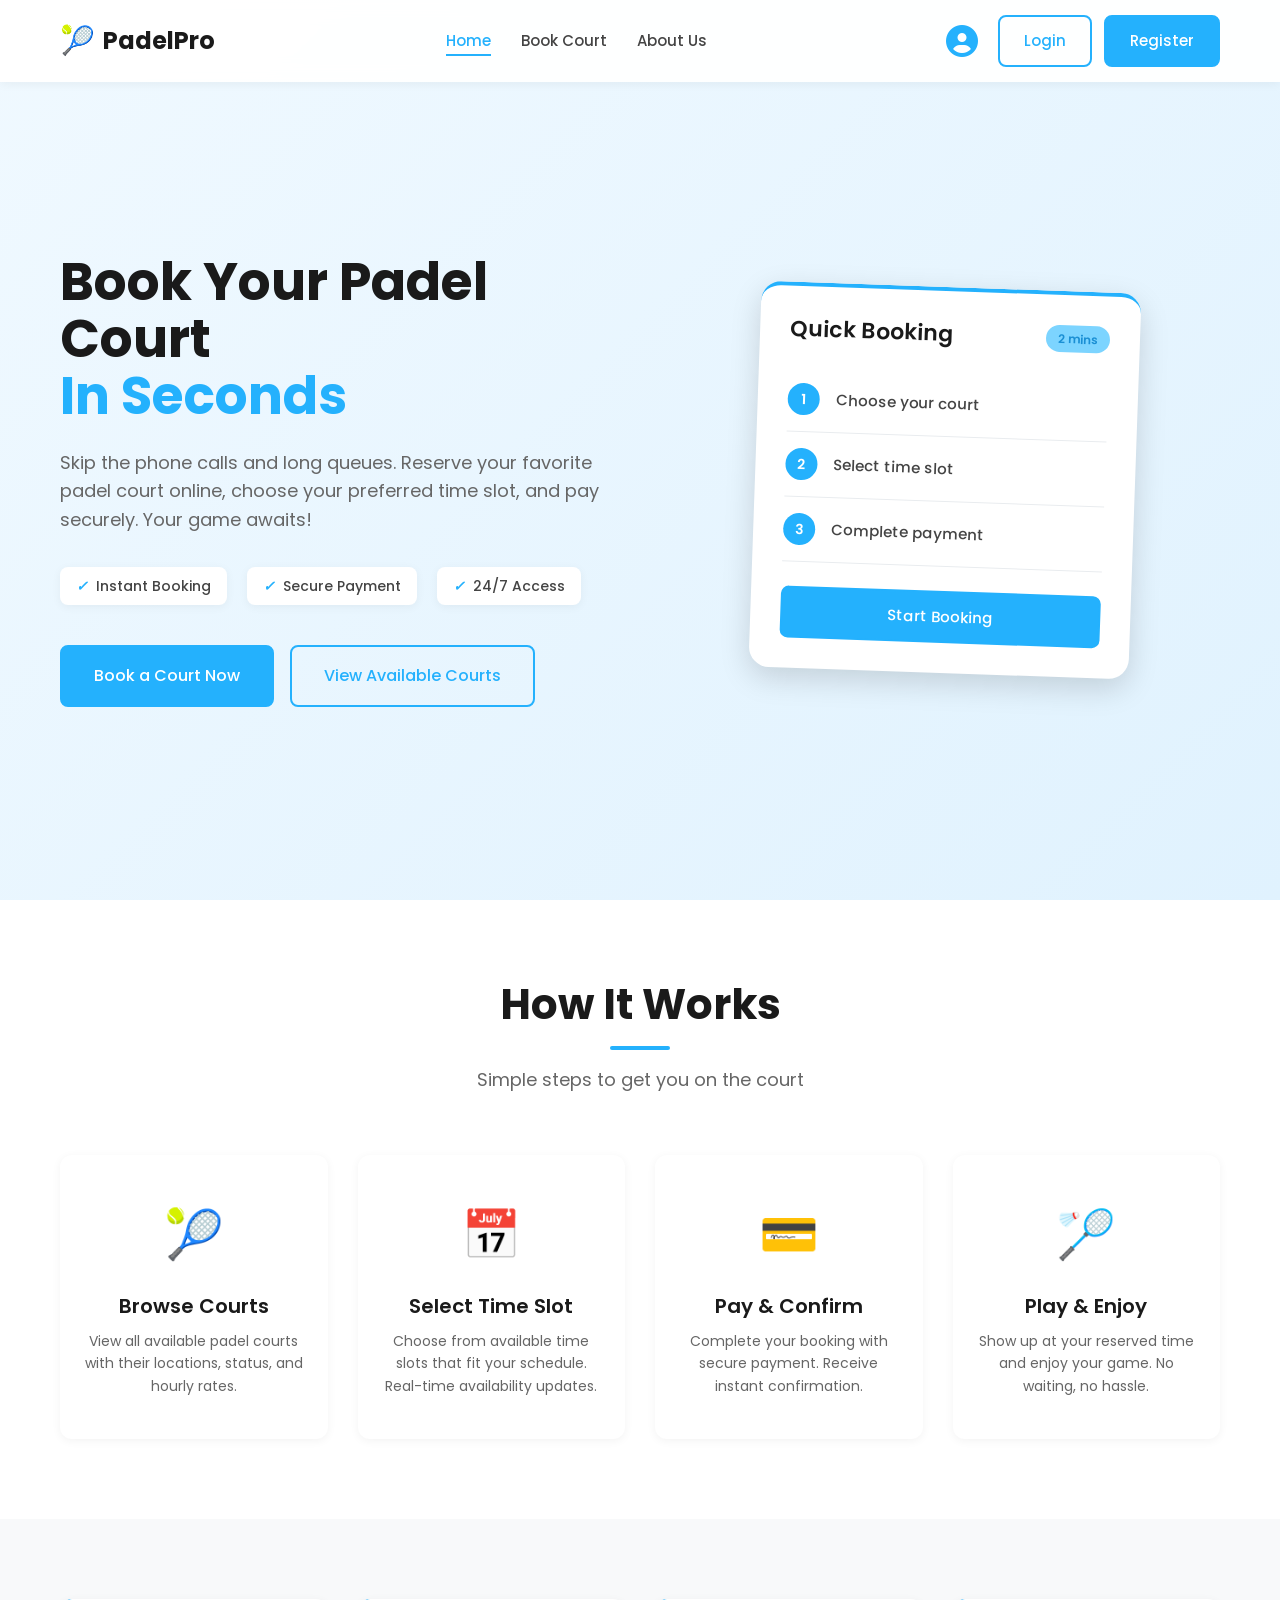
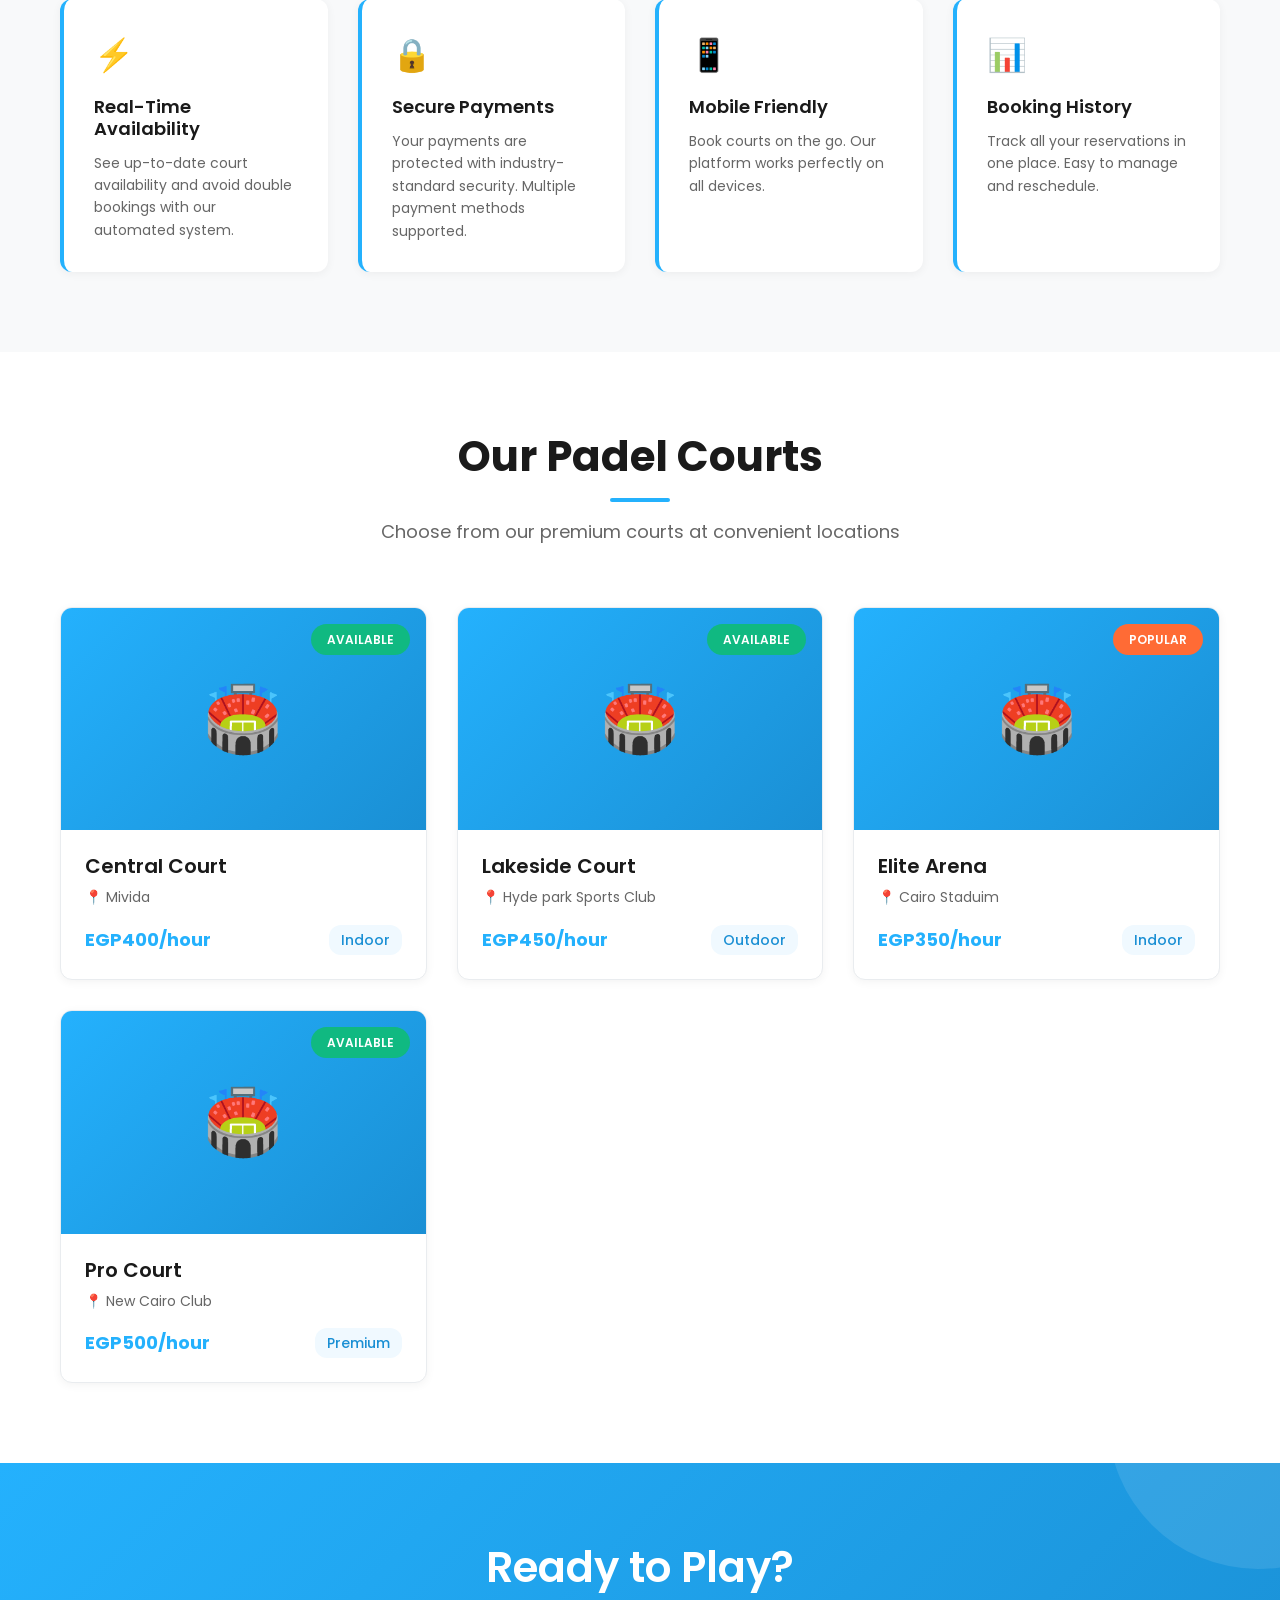
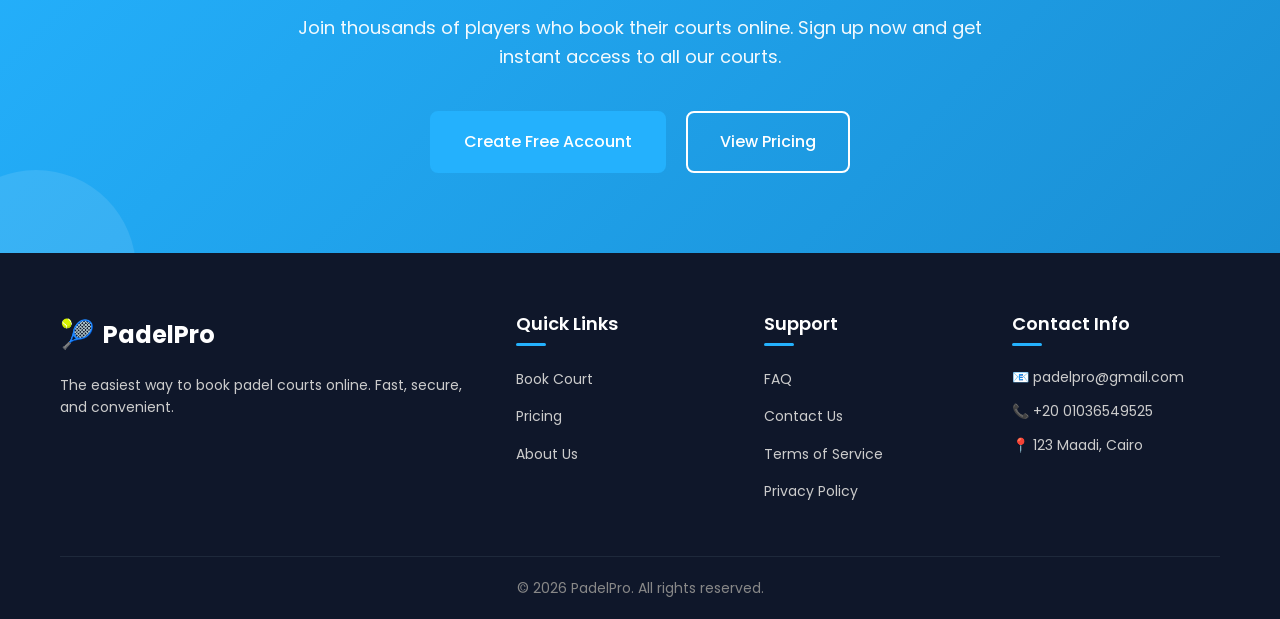
==== commit b8abb029: "booking and reservation and payment pages" ====
--- a/index.html
+++ b/index.html
@@ -1,4 +1,4 @@
-<!doctype html>
+﻿<!doctype html>
 <html lang="en">
   <head>
     <meta charset="UTF-8" />
@@ -25,7 +25,7 @@
       <nav class="navbar">
         <div class="container">
           <div class="nav-wrapper">
-            <a href="#" class="logo">
+            <a href="index.html" class="logo">
               <span class="logo-icon">🎾</span>
               <span class="logo-text">PadelPro</span>
             </a>
@@ -34,10 +34,10 @@
                 <a href="index.html" class="nav-link active">Home</a>
               </li>
               <li class="nav-item">
-                <a href="#" class="nav-link">Book Court</a>
+                <a href="booking.html" class="nav-link">Book Court</a>
               </li>
               <li class="nav-item">
-                <a href="#" class="nav-link">About Us</a>
+                <a href="aboutus.html" class="nav-link">About Us</a>
               </li>
             </ul>
             <div class="nav-actions">
@@ -201,7 +201,6 @@
 
     <!--end How It Works home Section -->
 
-
     <!--start Features home Section -->
     <section class="features">
       <div class="container">
@@ -296,6 +295,21 @@
               </div>
             </div>
           </div>
+          <!-- Court 4 -->
+      <div class="court-card" >
+        <div class="court-image">
+          <span class="court-icon">🏟️</span>
+          <span class="court-status available">Available</span>
+        </div>
+        <div class="court-details">
+          <h3 class="court-name">Pro Court</h3>
+          <p class="court-location">📍 New Cairo Club</p>
+          <div class="court-info">
+            <span class="court-price">EGP500/hour</span>
+            <span class="court-type">Premium</span>
+          </div>
+        </div>
+      </div>
         </div>
       </div>
     </section>
@@ -452,4 +466,4 @@
       checkLoginStatus();
     </script>
   </body>
-</html>+</html>
--- a/css/style.css
+++ b/css/style.css
@@ -1,15 +1,1026 @@
 * {
+  margin: 0;
+  padding: 0;
+  box-sizing: border-box;
+}
+
+:root {
+  /* Color Scheme - Updated to Blue Theme */
+  --primary-color: #24b1fd;
+  --primary-dark: #1a8fd4;
+  --primary-light: #7cd4ff;
+  --secondary-color: #ff6b35;
+  --text-dark: #1a1a1a;
+  --text-medium: #444444;
+  --text-light: #666666;
+  --white: #ffffff;
+  --off-white: #f8f9fa;
+  --light-gray: #e9ecef;
+  --border-color: #dee2e6;
+  --success-color: #28a745;
+  --warning-color: #ffc107;
+
+  /* Typography */
+  --font-family: "Poppins", sans-serif;
+
+  /* Spacing */
+  --section-padding: 80px 0;
+  --container-padding: 0 20px;
+
+  /* Border Radius */
+  --border-radius-sm: 8px;
+  --border-radius-md: 12px;
+  --border-radius-lg: 20px;
+
+  /* Shadows */
+  --shadow-sm: 0 2px 10px rgba(0, 0, 0, 0.05);
+  --shadow-md: 0 5px 20px rgba(0, 0, 0, 0.1);
+  --shadow-lg: 0 10px 30px rgba(0, 0, 0, 0.15);
+
+  /* Transitions */
+  --transition: all 0.3s ease;
+}
+
+html {
+  scroll-behavior: smooth;
+}
+
+body {
+  font-family: var(--font-family);
+  line-height: 1.6;
+  color: var(--text-medium);
+  background-color: var(--white);
+  overflow-x: hidden;
+}
+
+.container {
+  max-width: 1200px;
+  margin: 0 auto;
+  padding: var(--container-padding);
+}
+
+/* ==========================================================================
+   Typography
+   ========================================================================== */
+
+h1,
+h2,
+h3,
+h4,
+h5,
+h6 {
+  line-height: 1.2;
+  color: var(--text-dark);
+  font-weight: 600;
+}
+
+a {
+  text-decoration: none;
+  color: inherit;
+  transition: var(--transition);
+}
+
+ul {
+  list-style: none;
+}
+
+/* ==========================================================================
+   Buttons
+   ========================================================================== */
+
+.btn {
+  display: inline-block;
+  padding: 12px 24px;
+  font-size: 15px;
+  font-weight: 500;
+  border-radius: var(--border-radius-sm);
+  transition: var(--transition);
+  text-align: center;
+  cursor: pointer;
+  border: 2px solid transparent;
+  font-family: var(--font-family);
+}
+
+.btn-primary {
+  background-color: var(--primary-color);
+  color: var(--white);
+  border-color: var(--primary-color);
+}
+
+.btn-primary:hover {
+  background-color: var(--primary-dark);
+  border-color: var(--primary-dark);
+  transform: translateY(-2px);
+  box-shadow: 0 5px 20px rgba(36, 177, 253, 0.4);
+}
+
+.btn-outline {
+  background-color: transparent;
+  color: var(--primary-color);
+  border-color: var(--primary-color);
+}
+
+.btn-outline:hover {
+  background-color: var(--primary-color);
+  color: var(--white);
+  transform: translateY(-2px);
+  box-shadow: 0 5px 20px rgba(36, 177, 253, 0.4);
+}
+
+.btn-large {
+  padding: 16px 32px;
+  font-size: 16px;
+}
+
+.btn-block {
+  display: block;
+  width: 100%;
+}
+
+/* ==========================================================================
+   Header & Navigation
+   ========================================================================== */
+
+.header {
+  position: fixed;
+  top: 0;
+  left: 0;
+  right: 0;
+  background-color: rgba(255, 255, 255, 0.95);
+  backdrop-filter: blur(10px);
+  z-index: 1000;
+  box-shadow: var(--shadow-sm);
+}
+
+.navbar {
+  padding: 15px 0;
+}
+
+.nav-wrapper {
+  display: flex;
+  justify-content: space-between;
+  align-items: center;
+}
+
+.logo {
+  display: flex;
+  align-items: center;
+  gap: 8px;
+  font-size: 24px;
+  font-weight: 700;
+  color: var(--text-dark);
+}
+
+.logo-icon {
+  font-size: 28px;
+}
+
+.nav-menu {
+  display: flex;
+  gap: 30px;
+  align-items: center;
+}
+
+.nav-link {
+  font-size: 15px;
+  font-weight: 500;
+  color: var(--text-medium);
+  position: relative;
+}
+
+.nav-link::after {
+  content: "";
+  position: absolute;
+  bottom: -5px;
+  left: 0;
+  width: 0;
+  height: 2px;
+  background-color: var(--primary-color);
+  transition: var(--transition);
+}
+
+.nav-link:hover,
+.nav-link.active {
+  color: var(--primary-color);
+}
+
+.nav-link:hover::after,
+.nav-link.active::after {
+  width: 100%;
+}
+
+.nav-actions {
+  display: flex;
+  gap: 12px;
+  align-items: center;
+}
+
+.mobile-menu-toggle {
+  display: none;
+  flex-direction: column;
+  gap: 5px;
+  background: none;
+  border: none;
+  cursor: pointer;
+  padding: 5px;
+}
+
+.mobile-menu-toggle span {
+  display: block;
+  width: 25px;
+  height: 3px;
+  background-color: var(--text-dark);
+  border-radius: 3px;
+  transition: var(--transition);
+}
+
+/* ==========================================================================
+   Profile Icon & Dropdown
+   ========================================================================== */
+
+.profile-dropdown {
+  position: relative;
+  display: inline-block;
+}
+
+.profile-icon-btn {
+  background: none;
+  border: none;
+  cursor: pointer;
+  padding: 8px;
+  display: flex;
+  align-items: center;
+  justify-content: center;
+  border-radius: 50%;
+  transition: var(--transition);
+  color: var(--primary-color);
+}
+
+.profile-icon-btn i {
+  font-size: 32px;
+  color: var(--primary-color);
+}
+
+.profile-icon-btn:hover {
+  background-color: rgba(36, 177, 253, 0.1);
+  transform: scale(1.05);
+}
+
+.dropdown-menu {
+  position: absolute;
+  top: 45px;
+  right: 0;
+  background-color: var(--white);
+  min-width: 220px;
+  box-shadow: var(--shadow-lg);
+  border-radius: var(--border-radius-md);
+  overflow: hidden;
+  z-index: 1001;
+  opacity: 0;
+  visibility: hidden;
+  transform: translateY(-10px);
+  transition: var(--transition);
+  border: 1px solid var(--light-gray);
+}
+
+.dropdown-menu.show {
+  opacity: 1;
+  visibility: visible;
+  transform: translateY(0);
+}
+
+.dropdown-header {
+  padding: 12px 16px;
+  background-color: var(--off-white);
+  border-bottom: 1px solid var(--light-gray);
+  display: flex;
+  align-items: center;
+  gap: 10px;
+  font-weight: 500;
+  color: var(--text-dark);
+}
+
+.dropdown-header i {
+  font-size: 18px;
+  color: var(--primary-color);
+}
+
+.dropdown-item {
+  display: flex;
+  align-items: center;
+  gap: 12px;
+  padding: 10px 16px;
+  color: var(--text-medium);
+  text-decoration: none;
+  font-size: 14px;
+  transition: var(--transition);
+}
+
+.dropdown-item i {
+  width: 20px;
+  font-size: 14px;
+  color: var(--text-light);
+}
+
+.dropdown-item:hover {
+  background-color: var(--off-white);
+  color: var(--primary-color);
+  padding-left: 20px;
+}
+
+.dropdown-item:hover i {
+  color: var(--primary-color);
+}
+
+.dropdown-divider {
+  height: 1px;
+  background-color: var(--light-gray);
+  margin: 5px 0;
+}
+
+/* ==========================================================================
+   Hero Section
+   ========================================================================== */
+
+.hero {
+  padding: 140px 0 80px;
+  background: linear-gradient(135deg, #f0f9ff 0%, #e0f2fe 100%);
+  min-height: 100vh;
+  display: flex;
+  align-items: center;
+}
+
+.hero-content {
+  display: grid;
+  grid-template-columns: 1fr 1fr;
+  gap: 60px;
+  align-items: center;
+}
+
+.hero-text {
+  animation: fadeInUp 0.8s ease;
+}
+
+.hero-title {
+  font-size: 52px;
+  font-weight: 700;
+  margin-bottom: 24px;
+  color: var(--text-dark);
+  line-height: 1.1;
+}
+
+.highlight {
+  color: var(--primary-color);
+  display: block;
+}
+
+.hero-description {
+  font-size: 18px;
+  color: var(--text-light);
+  margin-bottom: 32px;
+  line-height: 1.6;
+}
+
+.hero-features {
+  display: flex;
+  gap: 20px;
+  margin-bottom: 40px;
+  flex-wrap: wrap;
+}
+
+.feature-tag {
+  display: flex;
+  align-items: center;
+  gap: 8px;
+  background-color: var(--white);
+  padding: 8px 16px;
+  border-radius: var(--border-radius-sm);
+  font-size: 14px;
+  font-weight: 500;
+  color: var(--text-medium);
+  box-shadow: var(--shadow-sm);
+}
+
+.feature-icon {
+  color: var(--primary-color);
+  font-weight: 700;
+}
+
+.hero-cta {
+  display: flex;
+  gap: 16px;
+  flex-wrap: wrap;
+}
+
+.hero-image {
+  animation: fadeInRight 0.8s ease;
+  display: flex;
+  justify-content: center;
+  align-items: center;
+}
+
+/* Booking Card */
+.booking-card {
+  background-color: var(--white);
+  border-radius: var(--border-radius-lg);
+  padding: 30px;
+  box-shadow: var(--shadow-lg);
+  width: 100%;
+  max-width: 380px;
+  transform: rotate(2deg);
+  transition: var(--transition);
+  border-top: 4px solid var(--primary-color);
+}
+
+.booking-card:hover {
+  transform: rotate(0deg);
+}
+
+.booking-card-header {
+  display: flex;
+  justify-content: space-between;
+  align-items: center;
+  margin-bottom: 24px;
+}
+
+.booking-card-header h3 {
+  font-size: 22px;
+  color: var(--text-dark);
+}
+
+.badge {
+  background-color: var(--primary-light);
+  color: var(--primary-dark);
+  padding: 4px 12px;
+  border-radius: 20px;
+  font-size: 12px;
+  font-weight: 600;
+}
+
+.booking-step {
+  display: flex;
+  align-items: center;
+  gap: 16px;
+  padding: 16px 0;
+  border-bottom: 1px solid var(--light-gray);
+}
+
+.booking-step:last-of-type {
+  margin-bottom: 24px;
+}
+
+.step-number {
+  width: 32px;
+  height: 32px;
+  background-color: var(--primary-color);
+  color: var(--white);
+  border-radius: 50%;
+  display: flex;
+  align-items: center;
+  justify-content: center;
+  font-weight: 600;
+  font-size: 14px;
+  flex-shrink: 0;
+}
+
+.step-text {
+  font-size: 15px;
+  color: var(--text-medium);
+  font-weight: 500;
+}
+
+/* ==========================================================================
+   How It Works Section
+   ========================================================================== */
+
+.how-it-works {
+  padding: var(--section-padding);
+  background-color: var(--white);
+}
+
+.section-header {
+  text-align: center;
+  margin-bottom: 60px;
+}
+
+.section-title {
+  font-size: 42px;
+  font-weight: 700;
+  margin-bottom: 16px;
+  color: var(--text-dark);
+  position: relative;
+}
+
+.section-title::after {
+  content: "";
+  display: block;
+  width: 60px;
+  height: 4px;
+  background-color: var(--primary-color);
+  margin: 16px auto 0;
+  border-radius: 2px;
+}
+
+.section-subtitle {
+  font-size: 18px;
+  color: var(--text-light);
+}
+
+.steps-grid {
+  display: grid;
+  grid-template-columns: repeat(4, 1fr);
+  gap: 30px;
+}
+
+.step-card {
+  text-align: center;
+  padding: 40px 20px;
+  background-color: var(--white);
+  border-radius: var(--border-radius-md);
+  transition: var(--transition);
+  border: 2px solid transparent;
+  box-shadow: var(--shadow-sm);
+}
+
+.step-card:hover {
+  border-color: var(--primary-color);
+  transform: translateY(-10px);
+  box-shadow: 0 10px 30px rgba(36, 177, 253, 0.2);
+}
+
+.step-icon {
+  font-size: 48px;
+  margin-bottom: 20px;
+}
+
+.step-title {
+  font-size: 20px;
+  margin-bottom: 12px;
+  color: var(--text-dark);
+}
+
+.step-description {
+  font-size: 14px;
+  color: var(--text-light);
+  line-height: 1.6;
+}
+
+/* ==========================================================================
+   Features Section
+   ========================================================================== */
+
+.features {
+  padding: var(--section-padding);
+  background-color: var(--off-white);
+}
+
+.features-grid {
+  display: grid;
+  grid-template-columns: repeat(4, 1fr);
+  gap: 30px;
+}
+
+.feature-card {
+  background-color: var(--white);
+  padding: 30px;
+  border-radius: var(--border-radius-md);
+  transition: var(--transition);
+  border-left: 4px solid var(--primary-color);
+  box-shadow: var(--shadow-sm);
+}
+
+.feature-card:hover {
+  box-shadow: 0 10px 30px rgba(36, 177, 253, 0.2);
+  transform: translateX(5px);
+}
+
+.feature-icon-wrapper {
+  font-size: 32px;
+  margin-bottom: 16px;
+}
+
+.feature-title {
+  font-size: 18px;
+  margin-bottom: 12px;
+  color: var(--text-dark);
+}
+
+.feature-description {
+  font-size: 14px;
+  color: var(--text-light);
+  line-height: 1.6;
+}
+
+/* ==========================================================================
+   Courts Preview Section
+   ========================================================================== */
+
+.courts-preview {
+  padding: var(--section-padding);
+  background-color: var(--white);
+}
+
+.courts-grid {
+  display: grid;
+  grid-template-columns: repeat(3, 1fr);
+  gap: 30px;
+}
+
+.court-card {
+  background-color: var(--white);
+  border-radius: var(--border-radius-md);
+  overflow: hidden;
+  transition: var(--transition);
+  box-shadow: var(--shadow-sm);
+  border: 1px solid var(--light-gray);
+}
+
+.court-card:hover {
+  box-shadow: 0 10px 30px rgba(36, 177, 253, 0.2);
+  transform: translateY(-5px);
+}
+
+.court-image {
+  background: linear-gradient(135deg, #24b1fd 0%, #1a8fd4 100%);
+  padding: 60px 20px;
+  text-align: center;
+  position: relative;
+  min-height: 200px;
+  display: flex;
+  align-items: center;
+  justify-content: center;
+}
+
+.court-icon {
+  font-size: 64px;
+}
+
+.court-status {
+  position: absolute;
+  top: 16px;
+  right: 16px;
+  padding: 6px 16px;
+  border-radius: 20px;
+  font-size: 12px;
+  font-weight: 600;
+  text-transform: uppercase;
+}
+
+.court-status.available {
+  background-color: #10b981;
+  color: white;
+}
+
+.court-status.busy {
+  background-color: #ff6b35;
+  color: white;
+}
+
+.court-details {
+  padding: 24px;
+}
+
+.court-name {
+  font-size: 20px;
+  margin-bottom: 8px;
+  color: var(--text-dark);
+}
+
+.court-location {
+  font-size: 14px;
+  color: var(--text-light);
+  margin-bottom: 16px;
+}
+
+.court-info {
+  display: flex;
+  justify-content: space-between;
+  align-items: center;
+}
+
+.court-price {
+  font-size: 18px;
+  font-weight: 700;
+  color: var(--primary-color);
+}
+
+.court-type {
+  font-size: 14px;
+  padding: 4px 12px;
+  background-color: #f0f9ff;
+  border-radius: 12px;
+  color: var(--primary-dark);
+  font-weight: 500;
+}
+
+/* ==========================================================================
+   CTA Section
+   ========================================================================== */
+
+.cta {
+  padding: var(--section-padding);
+  background: linear-gradient(135deg, #24b1fd 0%, #1a8fd4 100%);
+  color: var(--white);
+  position: relative;
+  overflow: hidden;
+}
+
+.cta::before {
+  content: "";
+  position: absolute;
+  top: -50%;
+  right: -10%;
+  width: 300px;
+  height: 300px;
+  background: rgba(255, 255, 255, 0.1);
+  border-radius: 50%;
+}
+
+.cta::after {
+  content: "";
+  position: absolute;
+  bottom: -30%;
+  left: -5%;
+  width: 200px;
+  height: 200px;
+  background: rgba(255, 255, 255, 0.1);
+  border-radius: 50%;
+}
+
+.cta-content {
+  text-align: center;
+  max-width: 700px;
+  margin: 0 auto;
+  position: relative;
+  z-index: 1;
+}
+
+.cta-title {
+  font-size: 42px;
+  color: var(--white);
+  margin-bottom: 20px;
+}
+
+.cta-text {
+  font-size: 18px;
+  margin-bottom: 40px;
+  opacity: 0.95;
+  line-height: 1.6;
+}
+
+.cta-buttons {
+  display: flex;
+  gap: 20px;
+  justify-content: center;
+  flex-wrap: wrap;
+}
+
+.cta .btn-outline {
+  color: var(--white);
+  border-color: var(--white);
+}
+
+.cta .btn-outline:hover {
+  background-color: var(--white);
+  color: var(--primary-color);
+  box-shadow: 0 5px 20px rgba(0, 0, 0, 0.2);
+}
+
+/* ==========================================================================
+   Footer
+   ========================================================================== */
+
+.footer {
+  background-color: #0f172a;
+  color: #cccccc;
+  padding: 60px 0 20px;
+}
+
+.footer-grid {
+  display: grid;
+  grid-template-columns: 2fr 1fr 1fr 1fr;
+  gap: 40px;
+  margin-bottom: 40px;
+}
+
+.footer-logo {
+  display: flex;
+  align-items: center;
+  gap: 8px;
+  font-size: 24px;
+  font-weight: 700;
+  color: var(--white);
+  margin-bottom: 16px;
+}
+
+.footer-description {
+  font-size: 14px;
+  line-height: 1.6;
+}
+
+.footer-title {
+  color: var(--white);
+  font-size: 18px;
+  margin-bottom: 20px;
+  font-weight: 600;
+  position: relative;
+}
+
+.footer-title::after {
+  content: "";
+  display: block;
+  width: 30px;
+  height: 3px;
+  background-color: var(--primary-color);
+  margin-top: 8px;
+  border-radius: 2px;
+}
+
+.footer-links li {
+  margin-bottom: 12px;
+}
+
+.footer-links a {
+  color: #cccccc;
+  font-size: 14px;
+  transition: var(--transition);
+}
+
+.footer-links a:hover {
+  color: var(--primary-light);
+  padding-left: 5px;
+}
+
+.footer-contact li {
+  margin-bottom: 12px;
+  font-size: 14px;
+}
+
+.footer-bottom {
+  text-align: center;
+  padding-top: 20px;
+  border-top: 1px solid #1e293b;
+  font-size: 14px;
+  color: #888;
+}
+
+/* ==========================================================================
+   Animations
+   ========================================================================== */
+
+@keyframes fadeInUp {
+  from {
+    opacity: 0;
+    transform: translateY(30px);
+  }
+  to {
+    opacity: 1;
+    transform: translateY(0);
+  }
+}
+
+@keyframes fadeInRight {
+  from {
+    opacity: 0;
+    transform: translateX(30px);
+  }
+  to {
+    opacity: 1;
+    transform: translateX(0);
+  }
+}
+
+/* ==========================================================================
+   Responsive Design
+   ========================================================================== */
+
+@media (max-width: 1024px) {
+  .steps-grid {
+    grid-template-columns: repeat(2, 1fr);
+  }
+
+  .features-grid {
+    grid-template-columns: repeat(2, 1fr);
+  }
+
+  .courts-grid {
+    grid-template-columns: repeat(2, 1fr);
+  }
+
+  .footer-grid {
+    grid-template-columns: repeat(2, 1fr);
+  }
+}
+
+@media (max-width: 768px) {
+  .nav-menu {
+    display: none;
+  }
+
+  .mobile-menu-toggle {
+    display: flex;
+  }
+
+  .hero-content {
+    grid-template-columns: 1fr;
+    gap: 40px;
+  }
+
+  .hero-title {
+    font-size: 38px;
+  }
+
+  .hero-image {
+    order: -1;
+  }
+
+  .steps-grid {
+    grid-template-columns: 1fr;
+  }
+
+  .features-grid {
+    grid-template-columns: 1fr;
+  }
+
+  .courts-grid {
+    grid-template-columns: 1fr;
+  }
+
+  .footer-grid {
+    grid-template-columns: 1fr;
+  }
+
+  .hero-cta {
+    flex-direction: column;
+  }
+
+  .cta-buttons {
+    flex-direction: column;
+    align-items: center;
+  }
+
+  .section-title {
+    font-size: 32px;
+  }
+
+  .cta-title {
+    font-size: 32px;
+  }
+
+  /* Profile dropdown responsive adjustments */
+  .profile-icon-btn i {
+    font-size: 28px;
+  }
+
+  .dropdown-menu {
+    right: -10px;
+    min-width: 200px;
+  }
+}
+
+@media (max-width: 480px) {
+  .nav-actions {
+    gap: 8px;
+  }
+
+  .hero-title {
+    font-size: 30px;
+  }
+
+  .hero-features {
+    flex-direction: column;
+  }
+
+  .booking-card {
+    transform: none;
+  }
+
+  /* Profile dropdown responsive adjustments */
+  .profile-icon-btn i {
+    font-size: 26px;
+  }
+
+  .dropdown-menu {
+    right: -15px;
+    min-width: 190px;
+  }
+
+  /* ==========================================================================
+   Global Styles & Reset
+   ========================================================================== */
+
+  * {
     margin: 0;
     padding: 0;
     box-sizing: border-box;
-}
-
-:root {
+  }
+
+  :root {
     /* Color Scheme - Updated to Blue Theme */
     --primary-color: #24b1fd;
     --primary-dark: #1a8fd4;
     --primary-light: #7cd4ff;
-    --secondary-color: #FF6B35;
+    --secondary-color: #ff6b35;
     --text-dark: #1a1a1a;
     --text-medium: #444444;
     --text-light: #666666;
@@ -19,71 +1030,76 @@
     --border-color: #dee2e6;
     --success-color: #28a745;
     --warning-color: #ffc107;
-    
+
     /* Typography */
-    --font-family: 'Poppins', sans-serif;
-    
+    --font-family: "Poppins", sans-serif;
+
     /* Spacing */
     --section-padding: 80px 0;
     --container-padding: 0 20px;
-    
+
     /* Border Radius */
     --border-radius-sm: 8px;
     --border-radius-md: 12px;
     --border-radius-lg: 20px;
-    
+
     /* Shadows */
     --shadow-sm: 0 2px 10px rgba(0, 0, 0, 0.05);
     --shadow-md: 0 5px 20px rgba(0, 0, 0, 0.1);
     --shadow-lg: 0 10px 30px rgba(0, 0, 0, 0.15);
-    
+
     /* Transitions */
     --transition: all 0.3s ease;
-}
-
-html {
+  }
+
+  html {
     scroll-behavior: smooth;
-}
-
-body {
+  }
+
+  body {
     font-family: var(--font-family);
     line-height: 1.6;
     color: var(--text-medium);
     background-color: var(--white);
     overflow-x: hidden;
-}
-
-.container {
+  }
+
+  .container {
     max-width: 1200px;
     margin: 0 auto;
     padding: var(--container-padding);
-}
-
-/* ==========================================================================
+  }
+
+  /* ==========================================================================
    Typography
    ========================================================================== */
 
-h1, h2, h3, h4, h5, h6 {
+  h1,
+  h2,
+  h3,
+  h4,
+  h5,
+  h6 {
     line-height: 1.2;
     color: var(--text-dark);
     font-weight: 600;
-}
-
-a {
+  }
+
+  a {
     text-decoration: none;
     color: inherit;
     transition: var(--transition);
-}
-
-ul {
+  }
+
+  ul {
     list-style: none;
-}
-
-/* ==========================================================================
+  }
+
+  /* ==========================================================================
    Buttons
    ========================================================================== */
 
-.btn {
+  .btn {
     display: inline-block;
     padding: 12px 24px;
     font-size: 15px;
@@ -94,49 +1110,49 @@
     cursor: pointer;
     border: 2px solid transparent;
     font-family: var(--font-family);
-}
-
-.btn-primary {
+  }
+
+  .btn-primary {
     background-color: var(--primary-color);
     color: var(--white);
     border-color: var(--primary-color);
-}
-
-.btn-primary:hover {
+  }
+
+  .btn-primary:hover {
     background-color: var(--primary-dark);
     border-color: var(--primary-dark);
     transform: translateY(-2px);
     box-shadow: 0 5px 20px rgba(36, 177, 253, 0.4);
-}
-
-.btn-outline {
+  }
+
+  .btn-outline {
     background-color: transparent;
     color: var(--primary-color);
     border-color: var(--primary-color);
-}
-
-.btn-outline:hover {
+  }
+
+  .btn-outline:hover {
     background-color: var(--primary-color);
     color: var(--white);
     transform: translateY(-2px);
     box-shadow: 0 5px 20px rgba(36, 177, 253, 0.4);
-}
-
-.btn-large {
+  }
+
+  .btn-large {
     padding: 16px 32px;
     font-size: 16px;
-}
-
-.btn-block {
+  }
+
+  .btn-block {
     display: block;
     width: 100%;
-}
-
-/* ==========================================================================
+  }
+
+  /* ==========================================================================
    Header & Navigation
    ========================================================================== */
 
-.header {
+  .header {
     position: fixed;
     top: 0;
     left: 0;
@@ -145,46 +1161,46 @@
     backdrop-filter: blur(10px);
     z-index: 1000;
     box-shadow: var(--shadow-sm);
-}
-
-.navbar {
+  }
+
+  .navbar {
     padding: 15px 0;
-}
-
-.nav-wrapper {
+  }
+
+  .nav-wrapper {
     display: flex;
     justify-content: space-between;
     align-items: center;
-}
-
-.logo {
+  }
+
+  .logo {
     display: flex;
     align-items: center;
     gap: 8px;
     font-size: 24px;
     font-weight: 700;
     color: var(--text-dark);
-}
-
-.logo-icon {
+  }
+
+  .logo-icon {
     font-size: 28px;
-}
-
-.nav-menu {
+  }
+
+  .nav-menu {
     display: flex;
     gap: 30px;
     align-items: center;
-}
-
-.nav-link {
+  }
+
+  .nav-link {
     font-size: 15px;
     font-weight: 500;
     color: var(--text-medium);
     position: relative;
-}
-
-.nav-link::after {
-    content: '';
+  }
+
+  .nav-link::after {
+    content: "";
     position: absolute;
     bottom: -5px;
     left: 0;
@@ -192,25 +1208,25 @@
     height: 2px;
     background-color: var(--primary-color);
     transition: var(--transition);
-}
-
-.nav-link:hover,
-.nav-link.active {
+  }
+
+  .nav-link:hover,
+  .nav-link.active {
     color: var(--primary-color);
-}
-
-.nav-link:hover::after,
-.nav-link.active::after {
+  }
+
+  .nav-link:hover::after,
+  .nav-link.active::after {
     width: 100%;
-}
-
-.nav-actions {
+  }
+
+  .nav-actions {
     display: flex;
     gap: 12px;
     align-items: center;
-}
-
-.mobile-menu-toggle {
+  }
+
+  .mobile-menu-toggle {
     display: none;
     flex-direction: column;
     gap: 5px;
@@ -218,172 +1234,68 @@
     border: none;
     cursor: pointer;
     padding: 5px;
-}
-
-.mobile-menu-toggle span {
+  }
+
+  .mobile-menu-toggle span {
     display: block;
     width: 25px;
     height: 3px;
     background-color: var(--text-dark);
     border-radius: 3px;
     transition: var(--transition);
-}
-
-/* ==========================================================================
-   Profile Icon & Dropdown
-   ========================================================================== */
-
-.profile-dropdown {
-    position: relative;
-    display: inline-block;
-}
-
-.profile-icon-btn {
-    background: none;
-    border: none;
-    cursor: pointer;
-    padding: 8px;
-    display: flex;
-    align-items: center;
-    justify-content: center;
-    border-radius: 50%;
-    transition: var(--transition);
-    color: var(--primary-color);
-}
-
-.profile-icon-btn i {
-    font-size: 32px;
-    color: var(--primary-color);
-}
-
-.profile-icon-btn:hover {
-    background-color: rgba(36, 177, 253, 0.1);
-    transform: scale(1.05);
-}
-
-.dropdown-menu {
-    position: absolute;
-    top: 45px;
-    right: 0;
-    background-color: var(--white);
-    min-width: 220px;
-    box-shadow: var(--shadow-lg);
-    border-radius: var(--border-radius-md);
-    overflow: hidden;
-    z-index: 1001;
-    opacity: 0;
-    visibility: hidden;
-    transform: translateY(-10px);
-    transition: var(--transition);
-    border: 1px solid var(--light-gray);
-}
-
-.dropdown-menu.show {
-    opacity: 1;
-    visibility: visible;
-    transform: translateY(0);
-}
-
-.dropdown-header {
-    padding: 12px 16px;
-    background-color: var(--off-white);
-    border-bottom: 1px solid var(--light-gray);
-    display: flex;
-    align-items: center;
-    gap: 10px;
-    font-weight: 500;
-    color: var(--text-dark);
-}
-
-.dropdown-header i {
-    font-size: 18px;
-    color: var(--primary-color);
-}
-
-.dropdown-item {
-    display: flex;
-    align-items: center;
-    gap: 12px;
-    padding: 10px 16px;
-    color: var(--text-medium);
-    text-decoration: none;
-    font-size: 14px;
-    transition: var(--transition);
-}
-
-.dropdown-item i {
-    width: 20px;
-    font-size: 14px;
-    color: var(--text-light);
-}
-
-.dropdown-item:hover {
-    background-color: var(--off-white);
-    color: var(--primary-color);
-    padding-left: 20px;
-}
-
-.dropdown-item:hover i {
-    color: var(--primary-color);
-}
-
-.dropdown-divider {
-    height: 1px;
-    background-color: var(--light-gray);
-    margin: 5px 0;
-}
-
-/* ==========================================================================
+  }
+
+  /* ==========================================================================
    Hero Section
    ========================================================================== */
 
-.hero {
+  .hero {
     padding: 140px 0 80px;
     background: linear-gradient(135deg, #f0f9ff 0%, #e0f2fe 100%);
     min-height: 100vh;
     display: flex;
     align-items: center;
-}
-
-.hero-content {
+  }
+
+  .hero-content {
     display: grid;
     grid-template-columns: 1fr 1fr;
     gap: 60px;
     align-items: center;
-}
-
-.hero-text {
+  }
+
+  .hero-text {
     animation: fadeInUp 0.8s ease;
-}
-
-.hero-title {
+  }
+
+  .hero-title {
     font-size: 52px;
     font-weight: 700;
     margin-bottom: 24px;
     color: var(--text-dark);
     line-height: 1.1;
-}
-
-.highlight {
+  }
+
+  .highlight {
     color: var(--primary-color);
     display: block;
-}
-
-.hero-description {
+  }
+
+  .hero-description {
     font-size: 18px;
     color: var(--text-light);
     margin-bottom: 32px;
     line-height: 1.6;
-}
-
-.hero-features {
+  }
+
+  .hero-features {
     display: flex;
     gap: 20px;
     margin-bottom: 40px;
     flex-wrap: wrap;
-}
-
-.feature-tag {
+  }
+
+  .feature-tag {
     display: flex;
     align-items: center;
     gap: 8px;
@@ -394,28 +1306,28 @@
     font-weight: 500;
     color: var(--text-medium);
     box-shadow: var(--shadow-sm);
-}
-
-.feature-icon {
+  }
+
+  .feature-icon {
     color: var(--primary-color);
     font-weight: 700;
-}
-
-.hero-cta {
+  }
+
+  .hero-cta {
     display: flex;
     gap: 16px;
     flex-wrap: wrap;
-}
-
-.hero-image {
+  }
+
+  .hero-image {
     animation: fadeInRight 0.8s ease;
     display: flex;
     justify-content: center;
     align-items: center;
-}
-
-/* Booking Card */
-.booking-card {
+  }
+
+  /* Booking Card */
+  .booking-card {
     background-color: var(--white);
     border-radius: var(--border-radius-lg);
     padding: 30px;
@@ -425,46 +1337,46 @@
     transform: rotate(2deg);
     transition: var(--transition);
     border-top: 4px solid var(--primary-color);
-}
-
-.booking-card:hover {
+  }
+
+  .booking-card:hover {
     transform: rotate(0deg);
-}
-
-.booking-card-header {
+  }
+
+  .booking-card-header {
     display: flex;
     justify-content: space-between;
     align-items: center;
     margin-bottom: 24px;
-}
-
-.booking-card-header h3 {
+  }
+
+  .booking-card-header h3 {
     font-size: 22px;
     color: var(--text-dark);
-}
-
-.badge {
+  }
+
+  .badge {
     background-color: var(--primary-light);
     color: var(--primary-dark);
     padding: 4px 12px;
     border-radius: 20px;
     font-size: 12px;
     font-weight: 600;
-}
-
-.booking-step {
+  }
+
+  .booking-step {
     display: flex;
     align-items: center;
     gap: 16px;
     padding: 16px 0;
     border-bottom: 1px solid var(--light-gray);
-}
-
-.booking-step:last-of-type {
+  }
+
+  .booking-step:last-of-type {
     margin-bottom: 24px;
-}
-
-.step-number {
+  }
+
+  .step-number {
     width: 32px;
     height: 32px;
     background-color: var(--primary-color);
@@ -476,58 +1388,58 @@
     font-weight: 600;
     font-size: 14px;
     flex-shrink: 0;
-}
-
-.step-text {
+  }
+
+  .step-text {
     font-size: 15px;
     color: var(--text-medium);
     font-weight: 500;
-}
-
-/* ==========================================================================
+  }
+
+  /* ==========================================================================
    How It Works Section
    ========================================================================== */
 
-.how-it-works {
+  .how-it-works {
     padding: var(--section-padding);
     background-color: var(--white);
-}
-
-.section-header {
+  }
+
+  .section-header {
     text-align: center;
     margin-bottom: 60px;
-}
-
-.section-title {
+  }
+
+  .section-title {
     font-size: 42px;
     font-weight: 700;
     margin-bottom: 16px;
     color: var(--text-dark);
     position: relative;
-}
-
-.section-title::after {
-    content: '';
+  }
+
+  .section-title::after {
+    content: "";
     display: block;
     width: 60px;
     height: 4px;
     background-color: var(--primary-color);
     margin: 16px auto 0;
     border-radius: 2px;
-}
-
-.section-subtitle {
+  }
+
+  .section-subtitle {
     font-size: 18px;
     color: var(--text-light);
-}
-
-.steps-grid {
+  }
+
+  .steps-grid {
     display: grid;
     grid-template-columns: repeat(4, 1fr);
     gap: 30px;
-}
-
-.step-card {
+  }
+
+  .step-card {
     text-align: center;
     padding: 40px 20px;
     background-color: var(--white);
@@ -535,107 +1447,107 @@
     transition: var(--transition);
     border: 2px solid transparent;
     box-shadow: var(--shadow-sm);
-}
-
-.step-card:hover {
+  }
+
+  .step-card:hover {
     border-color: var(--primary-color);
     transform: translateY(-10px);
     box-shadow: 0 10px 30px rgba(36, 177, 253, 0.2);
-}
-
-.step-icon {
+  }
+
+  .step-icon {
     font-size: 48px;
     margin-bottom: 20px;
-}
-
-.step-title {
+  }
+
+  .step-title {
     font-size: 20px;
     margin-bottom: 12px;
     color: var(--text-dark);
-}
-
-.step-description {
+  }
+
+  .step-description {
     font-size: 14px;
     color: var(--text-light);
     line-height: 1.6;
-}
-
-/* ==========================================================================
+  }
+
+  /* ==========================================================================
    Features Section
    ========================================================================== */
 
-.features {
+  .features {
     padding: var(--section-padding);
     background-color: var(--off-white);
-}
-
-.features-grid {
+  }
+
+  .features-grid {
     display: grid;
     grid-template-columns: repeat(4, 1fr);
     gap: 30px;
-}
-
-.feature-card {
+  }
+
+  .feature-card {
     background-color: var(--white);
     padding: 30px;
     border-radius: var(--border-radius-md);
     transition: var(--transition);
     border-left: 4px solid var(--primary-color);
     box-shadow: var(--shadow-sm);
-}
-
-.feature-card:hover {
+  }
+
+  .feature-card:hover {
     box-shadow: 0 10px 30px rgba(36, 177, 253, 0.2);
     transform: translateX(5px);
-}
-
-.feature-icon-wrapper {
+  }
+
+  .feature-icon-wrapper {
     font-size: 32px;
     margin-bottom: 16px;
-}
-
-.feature-title {
+  }
+
+  .feature-title {
     font-size: 18px;
     margin-bottom: 12px;
     color: var(--text-dark);
-}
-
-.feature-description {
+  }
+
+  .feature-description {
     font-size: 14px;
     color: var(--text-light);
     line-height: 1.6;
-}
-
-/* ==========================================================================
+  }
+
+  /* ==========================================================================
    Courts Preview Section
    ========================================================================== */
 
-.courts-preview {
+  .courts-preview {
     padding: var(--section-padding);
     background-color: var(--white);
-}
-
-.courts-grid {
+  }
+
+  .courts-grid {
     display: grid;
     grid-template-columns: repeat(3, 1fr);
     gap: 30px;
-}
-
-.court-card {
+  }
+
+  .court-card {
     background-color: var(--white);
     border-radius: var(--border-radius-md);
     overflow: hidden;
     transition: var(--transition);
     box-shadow: var(--shadow-sm);
     border: 1px solid var(--light-gray);
-}
-
-.court-card:hover {
+  }
+
+  .court-card:hover {
     box-shadow: 0 10px 30px rgba(36, 177, 253, 0.2);
     transform: translateY(-5px);
-}
-
-.court-image {
+  }
+
+  .court-image {
     background: linear-gradient(135deg, #24b1fd 0%, #1a8fd4 100%);
     padding: 60px 20px;
     text-align: center;
@@ -644,13 +1556,13 @@
     display: flex;
     align-items: center;
     justify-content: center;
-}
-
-.court-icon {
+  }
+
+  .court-icon {
     font-size: 64px;
-}
-
-.court-status {
+  }
+
+  .court-status {
     position: absolute;
     top: 16px;
     right: 16px;
@@ -659,69 +1571,69 @@
     font-size: 12px;
     font-weight: 600;
     text-transform: uppercase;
-}
-
-.court-status.available {
+  }
+
+  .court-status.available {
     background-color: #10b981;
     color: white;
-}
-
-.court-status.busy {
-    background-color: #FF6B35;
+  }
+
+  .court-status.busy {
+    background-color: #ff6b35;
     color: white;
-}
-
-.court-details {
+  }
+
+  .court-details {
     padding: 24px;
-}
-
-.court-name {
+  }
+
+  .court-name {
     font-size: 20px;
     margin-bottom: 8px;
     color: var(--text-dark);
-}
-
-.court-location {
+  }
+
+  .court-location {
     font-size: 14px;
     color: var(--text-light);
     margin-bottom: 16px;
-}
-
-.court-info {
+  }
+
+  .court-info {
     display: flex;
     justify-content: space-between;
     align-items: center;
-}
-
-.court-price {
+  }
+
+  .court-price {
     font-size: 18px;
     font-weight: 700;
     color: var(--primary-color);
-}
-
-.court-type {
+  }
+
+  .court-type {
     font-size: 14px;
     padding: 4px 12px;
     background-color: #f0f9ff;
     border-radius: 12px;
     color: var(--primary-dark);
     font-weight: 500;
-}
-
-/* ==========================================================================
+  }
+
+  /* ==========================================================================
    CTA Section
    ========================================================================== */
 
-.cta {
+  .cta {
     padding: var(--section-padding);
     background: linear-gradient(135deg, #24b1fd 0%, #1a8fd4 100%);
     color: var(--white);
     position: relative;
     overflow: hidden;
-}
-
-.cta::before {
-    content: '';
+  }
+
+  .cta::before {
+    content: "";
     position: absolute;
     top: -50%;
     right: -10%;
@@ -729,10 +1641,10 @@
     height: 300px;
     background: rgba(255, 255, 255, 0.1);
     border-radius: 50%;
-}
-
-.cta::after {
-    content: '';
+  }
+
+  .cta::after {
+    content: "";
     position: absolute;
     bottom: -30%;
     left: -5%;
@@ -740,65 +1652,65 @@
     height: 200px;
     background: rgba(255, 255, 255, 0.1);
     border-radius: 50%;
-}
-
-.cta-content {
+  }
+
+  .cta-content {
     text-align: center;
     max-width: 700px;
     margin: 0 auto;
     position: relative;
     z-index: 1;
-}
-
-.cta-title {
+  }
+
+  .cta-title {
     font-size: 42px;
     color: var(--white);
     margin-bottom: 20px;
-}
-
-.cta-text {
+  }
+
+  .cta-text {
     font-size: 18px;
     margin-bottom: 40px;
     opacity: 0.95;
     line-height: 1.6;
-}
-
-.cta-buttons {
+  }
+
+  .cta-buttons {
     display: flex;
     gap: 20px;
     justify-content: center;
     flex-wrap: wrap;
-}
-
-.cta .btn-outline {
+  }
+
+  .cta .btn-outline {
     color: var(--white);
     border-color: var(--white);
-}
-
-.cta .btn-outline:hover {
+  }
+
+  .cta .btn-outline:hover {
     background-color: var(--white);
     color: var(--primary-color);
     box-shadow: 0 5px 20px rgba(0, 0, 0, 0.2);
-}
-
-/* ==========================================================================
+  }
+
+  /* ==========================================================================
    Footer
    ========================================================================== */
 
-.footer {
+  .footer {
     background-color: #0f172a;
     color: #cccccc;
     padding: 60px 0 20px;
-}
-
-.footer-grid {
+  }
+
+  .footer-grid {
     display: grid;
     grid-template-columns: 2fr 1fr 1fr 1fr;
     gap: 40px;
     margin-bottom: 40px;
-}
-
-.footer-logo {
+  }
+
+  .footer-logo {
     display: flex;
     align-items: center;
     gap: 8px;
@@ -806,197 +1718,178 @@
     font-weight: 700;
     color: var(--white);
     margin-bottom: 16px;
-}
-
-.footer-description {
+  }
+
+  .footer-description {
     font-size: 14px;
     line-height: 1.6;
-}
-
-.footer-title {
+  }
+
+  .footer-title {
     color: var(--white);
     font-size: 18px;
     margin-bottom: 20px;
     font-weight: 600;
     position: relative;
-}
-
-.footer-title::after {
-    content: '';
+  }
+
+  .footer-title::after {
+    content: "";
     display: block;
     width: 30px;
     height: 3px;
     background-color: var(--primary-color);
     margin-top: 8px;
     border-radius: 2px;
-}
-
-.footer-links li {
+  }
+
+  .footer-links li {
     margin-bottom: 12px;
-}
-
-.footer-links a {
+  }
+
+  .footer-links a {
     color: #cccccc;
     font-size: 14px;
     transition: var(--transition);
-}
-
-.footer-links a:hover {
+  }
+
+  .footer-links a:hover {
     color: var(--primary-light);
     padding-left: 5px;
-}
-
-.footer-contact li {
+  }
+
+  .footer-contact li {
     margin-bottom: 12px;
     font-size: 14px;
-}
-
-.footer-bottom {
+  }
+
+  .footer-bottom {
     text-align: center;
     padding-top: 20px;
     border-top: 1px solid #1e293b;
     font-size: 14px;
     color: #888;
-}
-
-/* ==========================================================================
+  }
+
+  /* ==========================================================================
    Animations
    ========================================================================== */
 
-@keyframes fadeInUp {
+  @keyframes fadeInUp {
     from {
-        opacity: 0;
-        transform: translateY(30px);
+      opacity: 0;
+      transform: translateY(30px);
     }
     to {
-        opacity: 1;
-        transform: translateY(0);
-    }
-}
-
-@keyframes fadeInRight {
+      opacity: 1;
+      transform: translateY(0);
+    }
+  }
+
+  @keyframes fadeInRight {
     from {
-        opacity: 0;
-        transform: translateX(30px);
+      opacity: 0;
+      transform: translateX(30px);
     }
     to {
-        opacity: 1;
-        transform: translateX(0);
-    }
-}
-
-/* ==========================================================================
+      opacity: 1;
+      transform: translateX(0);
+    }
+  }
+
+  /* ==========================================================================
    Responsive Design
    ========================================================================== */
 
-@media (max-width: 1024px) {
+  @media (max-width: 1024px) {
     .steps-grid {
-        grid-template-columns: repeat(2, 1fr);
-    }
-    
+      grid-template-columns: repeat(2, 1fr);
+    }
+
     .features-grid {
-        grid-template-columns: repeat(2, 1fr);
-    }
-    
+      grid-template-columns: repeat(2, 1fr);
+    }
+
     .courts-grid {
-        grid-template-columns: repeat(2, 1fr);
-    }
-    
+      grid-template-columns: repeat(2, 1fr);
+    }
+
     .footer-grid {
-        grid-template-columns: repeat(2, 1fr);
-    }
-}
-
-@media (max-width: 768px) {
+      grid-template-columns: repeat(2, 1fr);
+    }
+  }
+
+  @media (max-width: 768px) {
     .nav-menu {
-        display: none;
-    }
-    
+      display: none;
+    }
+
     .mobile-menu-toggle {
-        display: flex;
-    }
-    
+      display: flex;
+    }
+
     .hero-content {
-        grid-template-columns: 1fr;
-        gap: 40px;
-    }
-    
+      grid-template-columns: 1fr;
+      gap: 40px;
+    }
+
     .hero-title {
-        font-size: 38px;
-    }
-    
+      font-size: 38px;
+    }
+
     .hero-image {
-        order: -1;
-    }
-    
+      order: -1;
+    }
+
     .steps-grid {
-        grid-template-columns: 1fr;
-    }
-    
+      grid-template-columns: 1fr;
+    }
+
     .features-grid {
-        grid-template-columns: 1fr;
-    }
-    
+      grid-template-columns: 1fr;
+    }
+
     .courts-grid {
-        grid-template-columns: 1fr;
-    }
-    
+      grid-template-columns: 1fr;
+    }
+
     .footer-grid {
-        grid-template-columns: 1fr;
-    }
-    
+      grid-template-columns: 1fr;
+    }
+
     .hero-cta {
-        flex-direction: column;
-    }
-    
+      flex-direction: column;
+    }
+
     .cta-buttons {
-        flex-direction: column;
-        align-items: center;
-    }
-    
+      flex-direction: column;
+      align-items: center;
+    }
+
     .section-title {
-        font-size: 32px;
-    }
-    
+      font-size: 32px;
+    }
+
     .cta-title {
-        font-size: 32px;
-    }
-
-    /* Profile dropdown responsive adjustments */
-    .profile-icon-btn i {
-        font-size: 28px;
-    }
-    
-    .dropdown-menu {
-        right: -10px;
-        min-width: 200px;
-    }
-}
-
-@media (max-width: 480px) {
+      font-size: 32px;
+    }
+  }
+
+  @media (max-width: 480px) {
     .nav-actions {
-        gap: 8px;
-    }
-    
+      display: none;
+    }
+
     .hero-title {
-        font-size: 30px;
-    }
-    
+      font-size: 30px;
+    }
+
     .hero-features {
-        flex-direction: column;
-    }
-    
+      flex-direction: column;
+    }
+
     .booking-card {
-        transform: none;
-    }
-
-    /* Profile dropdown responsive adjustments */
-    .profile-icon-btn i {
-        font-size: 26px;
-    }
-    
-    .dropdown-menu {
-        right: -15px;
-        min-width: 190px;
-    }
-}+      transform: none;
+    }
+  }
+}
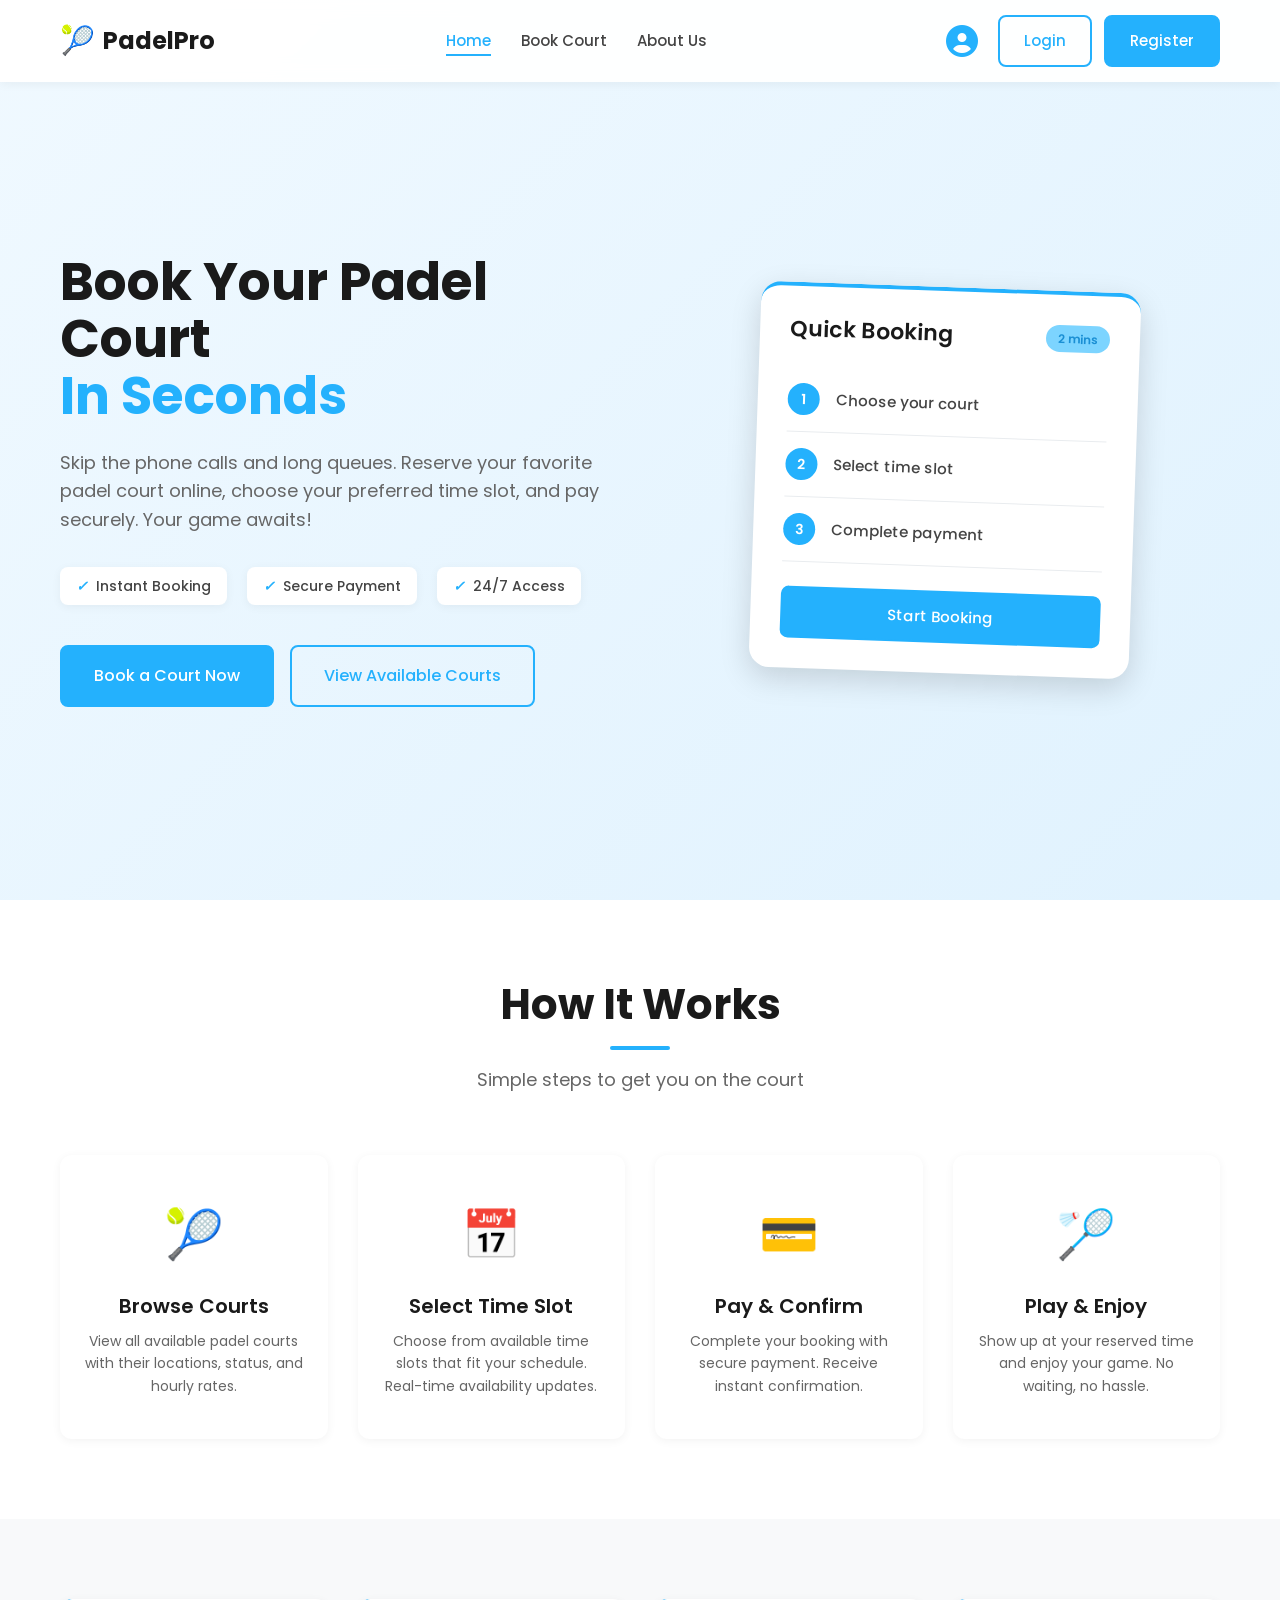
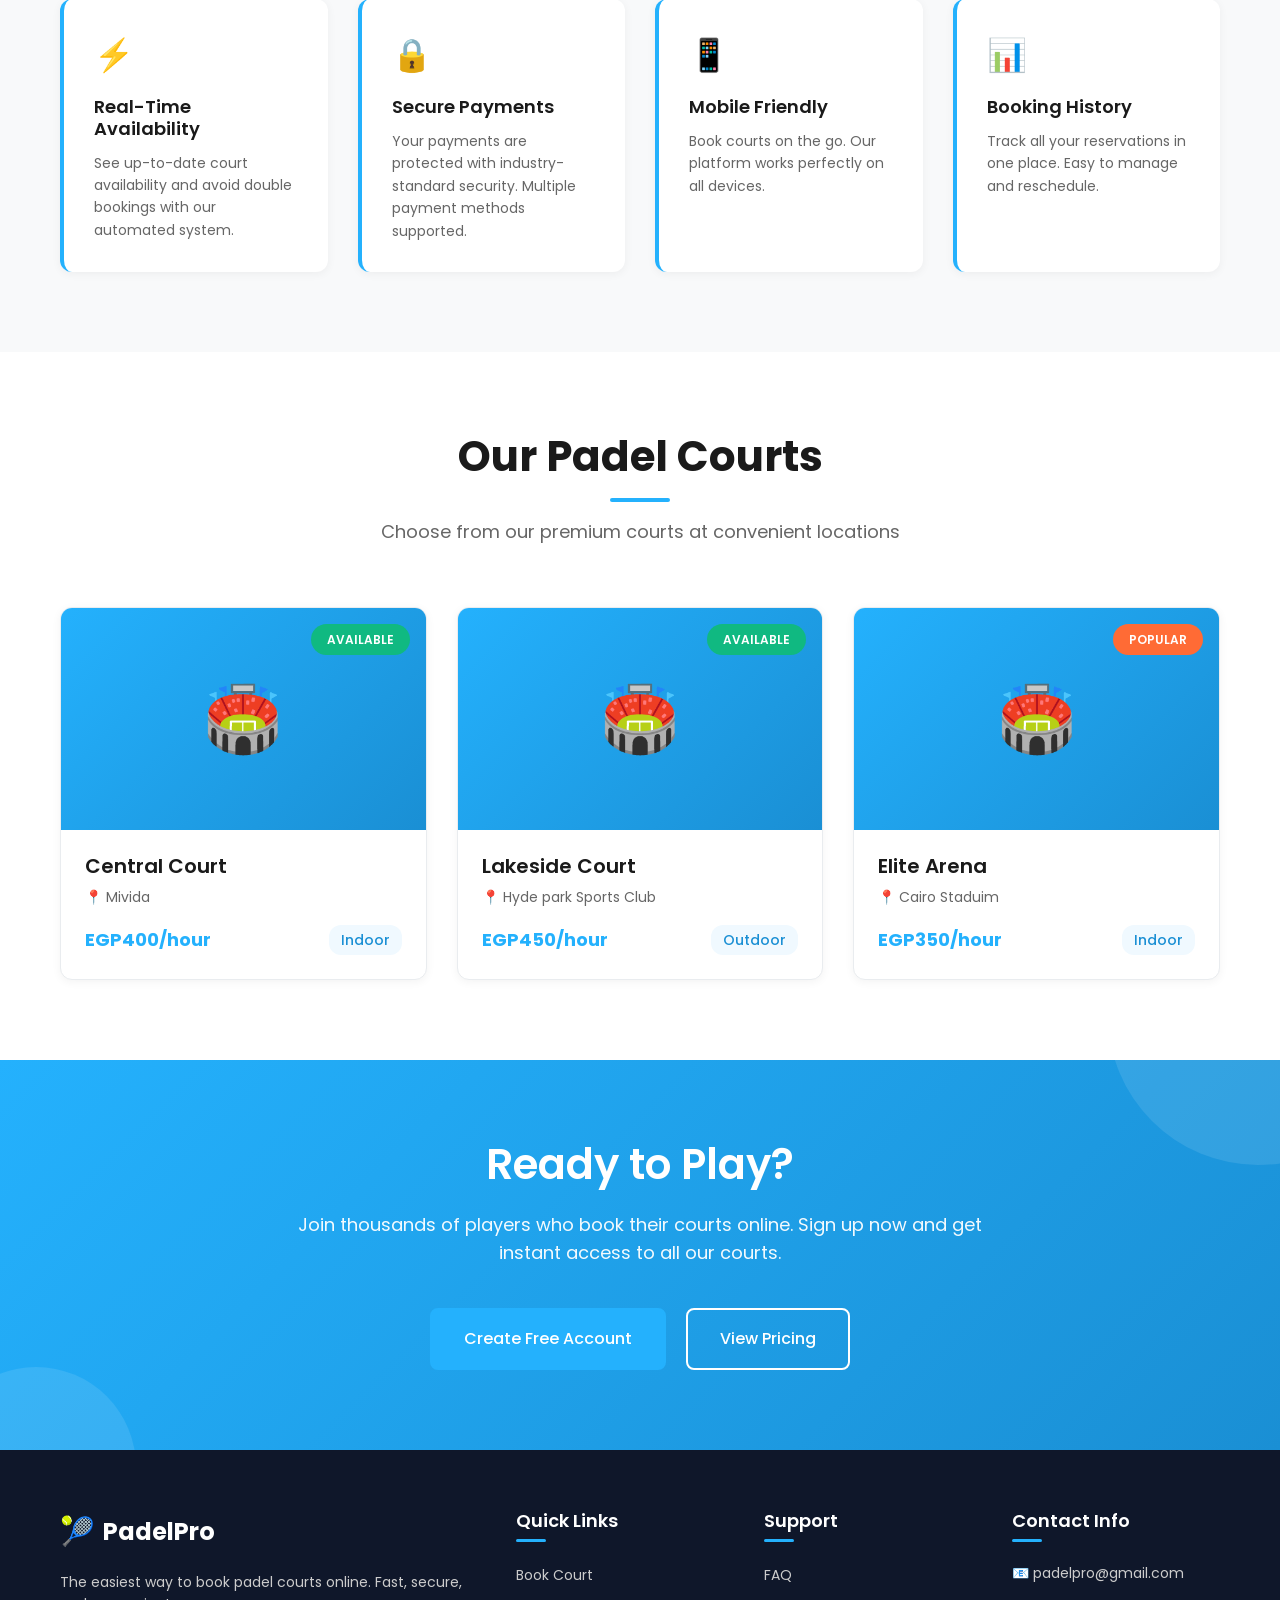
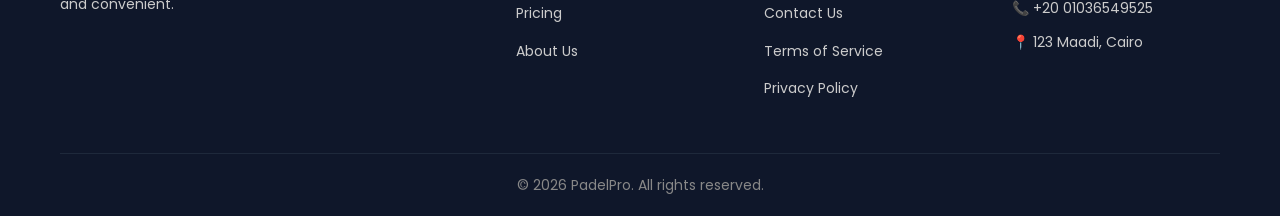
==== commit 4a8ce454: "add about us page and signup page with validation and profile" ====
--- a/index.html
+++ b/index.html
@@ -34,7 +34,7 @@
                 <a href="index.html" class="nav-link active">Home</a>
               </li>
               <li class="nav-item">
-                <a href="booking.html" class="nav-link">Book Court</a>
+                <a href="#" class="nav-link">Book Court</a>
               </li>
               <li class="nav-item">
                 <a href="aboutus.html" class="nav-link">About Us</a>
@@ -295,21 +295,6 @@
               </div>
             </div>
           </div>
-          <!-- Court 4 -->
-      <div class="court-card" >
-        <div class="court-image">
-          <span class="court-icon">🏟️</span>
-          <span class="court-status available">Available</span>
-        </div>
-        <div class="court-details">
-          <h3 class="court-name">Pro Court</h3>
-          <p class="court-location">📍 New Cairo Club</p>
-          <div class="court-info">
-            <span class="court-price">EGP500/hour</span>
-            <span class="court-type">Premium</span>
-          </div>
-        </div>
-      </div>
         </div>
       </div>
     </section>
